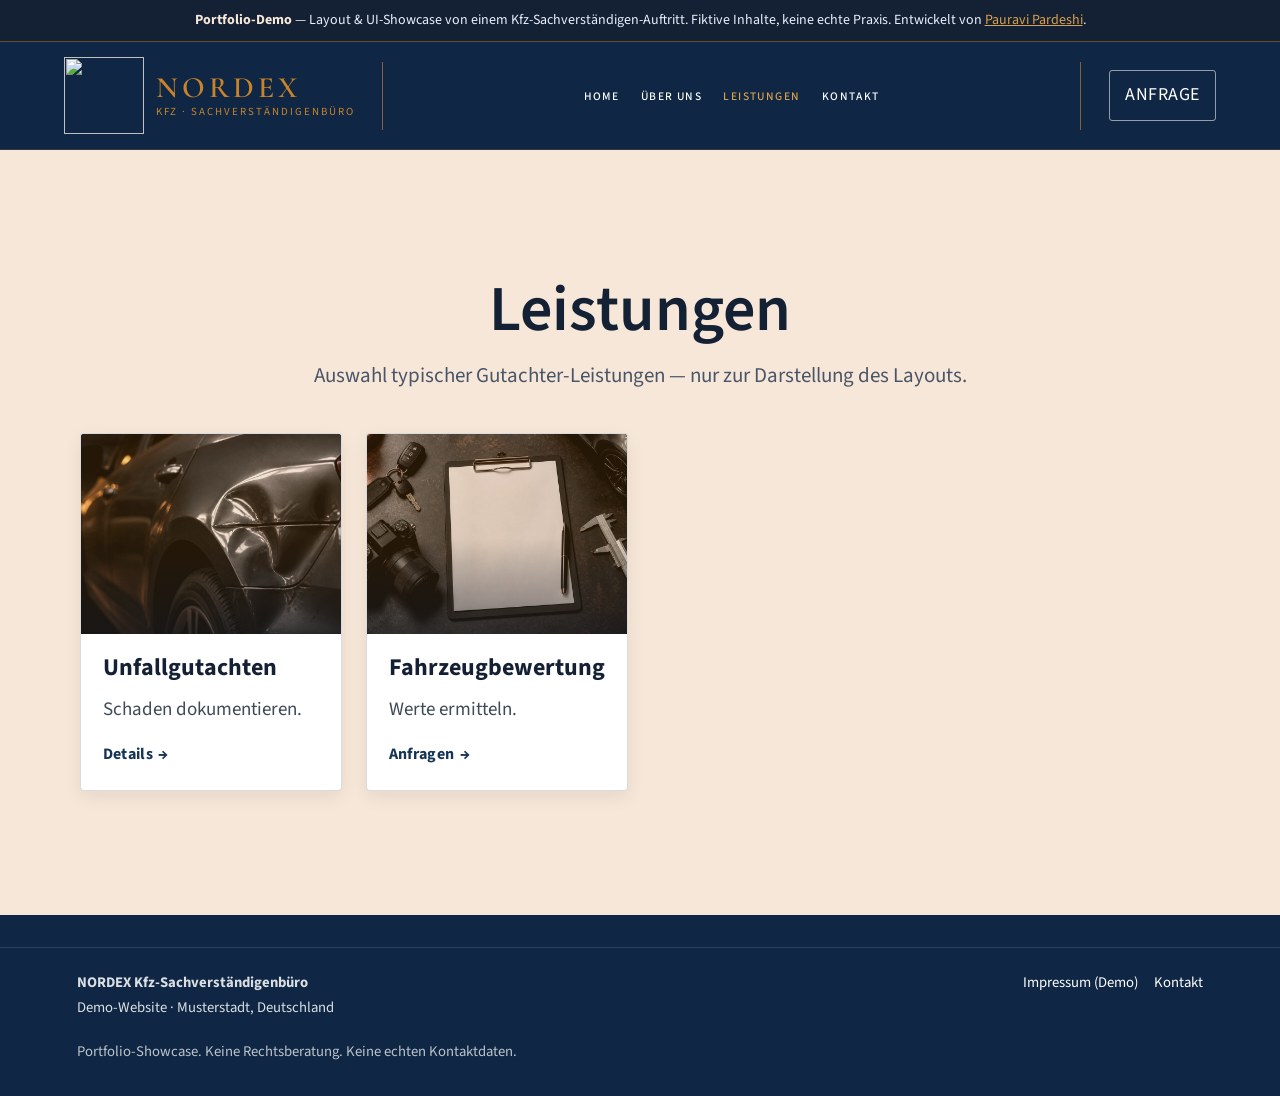
==== leistungen/index.html @ 1d27ba91 "Add portfolio demo for Kfz Sachverständigen website layout. Fictional NORDEX branding, sanitized pag" ====
<!DOCTYPE html>
<html lang="de">
  <head>
    <meta charset="UTF-8" />
    <meta name="viewport" content="width=device-width, initial-scale=1.0, viewport-fit=cover" />
    <title>Leistungen — NORDEX Demo</title>
    <meta name="description" content="Demo: Leistungsübersicht mit Bildkarten." />
    <meta name="robots" content="noindex, nofollow" />
    <link rel="icon" href="../assets/favicon.png" type="image/png" sizes="32x32" />
    <link rel="preconnect" href="https://fonts.googleapis.com" />
    <link rel="preconnect" href="https://fonts.gstatic.com" crossorigin />
    <link href="https://fonts.googleapis.com/css2?family=Cormorant+Garamond:wght@600;700&family=Source+Sans+3:wght@400;500;600;700;800&display=swap" rel="stylesheet" />
    <link rel="stylesheet" href="../css/styles.css?v=1" />
    <link rel="stylesheet" href="../css/demo-banner.css?v=1" />
  </head>
  <body>
    
    <div class="portfolio-demo-banner" role="note">
      <strong>Portfolio-Demo</strong> — Layout &amp; UI-Showcase von einem Kfz-Sachverständigen-Auftritt.
      Fiktive Inhalte, keine echte Praxis. Entwickelt von
      <a href="https://github.com/Pauravi14" rel="noopener noreferrer">Pauravi Pardeshi</a>.
    </div>
    <a class="skip" href="#main">Zum Hauptinhalt springen</a>
    <header class="header">
      <div class="nav">
        <a class="brand" href="../index.html">
          <span class="brand-mark-slot">
            <img class="brand-mark" src="./assets/logo-monogram.png" width="290" height="280" alt="" />
          </span>
          <span class="brand-text">
            <span class="brand-name">NORDEX</span>
            <span class="brand-sub">KFZ · SACHVERSTÄNDIGENBÜRO</span>
          </span>
        </a>
        <div class="nav-divider" aria-hidden="true"></div>
        <button class="menu-toggle" type="button" aria-expanded="false" aria-label="Menü">
          <span class="menu-toggle__icon" aria-hidden="true"></span>
          <span class="menu-toggle__label">Menü</span>
        </button>
        <ul class="menu"><li><a href="../index.html">HOME</a></li><li><a href="../ueber-uns.html">Über uns</a></li><li><a href="../leistungen/index.html" aria-current="page">Leistungen</a></li><li><a href="../kontakt.html">Kontakt</a></li></ul>
        <div class="nav-divider nav-divider-end" aria-hidden="true"></div>
        <div class="header-contact">
          <a class="btn btn-inquiry" href="../kontakt.html">Anfrage</a>
        </div>
      </div>
    </header>
    <main id="main">
      <section class="section content-light home-services">
        <header class="section-header section-header--center">
          <h1>Leistungen</h1>
          <p class="section-intro">Auswahl typischer Gutachter-Leistungen — nur zur Darstellung des Layouts.</p>
        </header>
        <div class="service-grid">
          <article class="service-card">
            <div class="service-card__media"><img src="../assets/service/service-unfall.jpg" alt="" width="1280" height="720" loading="lazy" /></div>
            <div class="service-card__body"><h3>Unfallgutachten</h3><p>Schaden dokumentieren.</p><a class="service-card__link" href="./unfallgutachten.html">Details</a></div>
          </article>
          <article class="service-card">
            <div class="service-card__media"><img src="../assets/service/service-bewertung.jpg" alt="" width="1280" height="720" loading="lazy" /></div>
            <div class="service-card__body"><h3>Fahrzeugbewertung</h3><p>Werte ermitteln.</p><a class="service-card__link" href="../kontakt.html">Anfragen</a></div>
          </article>
        </div>
      </section>
    </main>
    <footer class="footer">
      <div>
        <strong>NORDEX Kfz-Sachverständigenbüro</strong><br />
        Demo-Website · Musterstadt, Deutschland
      </div>
      <nav>
        <a href="../impressum.html">Impressum (Demo)</a>
        <a href="../kontakt.html">Kontakt</a>
      </nav>
      <p class="muted">Portfolio-Showcase. Keine Rechtsberatung. Keine echten Kontaktdaten.</p>
    </footer>
    <script src="../js/main.js?v=1" defer></script>
  </body>
</html>
---- css/styles.css ----
:root {
  /* Harbor night — client palette */
  --harbor: #0F2744;
  --apricot: #F6E7D8;
  --ochre: #C9832A;
  --navy-text: #142033;
  --sidebar-text: #E8F0FA;
  --chip: #E6D2BD;
  --white: #FFFFFF;

  --navy-deep: var(--harbor);
  --bg: var(--harbor);
  --bg-2: var(--harbor);
  --panel: var(--apricot);
  --panel-dark: #0d2240;
  --line: rgba(20, 32, 51, 0.16);
  --navy: var(--harbor);
  --navy-2: #163556;
  --accent: var(--ochre);
  --accent-2: var(--ochre);
  --logo-copper: var(--ochre);
  --copper-on-dark: var(--chip);
  --copper: var(--ochre);
  --copper-action: var(--harbor);
  --copper-light: #d9a04e;
  --ivory: var(--apricot);
  --text-on-dark: var(--sidebar-text);
  --cream: var(--apricot);
  --text: var(--navy-text);
  --mute: #4a5568;
  --ink: var(--navy-text);
  --shadow: 0 12px 28px rgba(15, 20, 28, 0.12);
  --header-main: 6.5rem;
  --header-total: 6.5rem;
  --font: "Source Sans 3", "Source Sans 3 Fallback", "Segoe UI", system-ui, sans-serif;
  --brand-serif: "Cormorant Garamond", "Cormorant Garamond Fallback", "Times New Roman", serif;
  --sans: var(--font);
  --type-body: 1.125rem;
  --type-lead: 1.375rem;
  --type-section-sub: 1.3125rem;
  --type-card-title: 1.5rem;
  --type-card-body: 1.1875rem;
  --type-h1: clamp(2.375rem, 5.2vw, 4rem);
  --type-h2: clamp(1.875rem, 3.8vw, 3rem);
  --type-h3: clamp(1.375rem, 2.6vw, 1.875rem);
  --hero-kicker-size: 0.88rem;
  --hero-title-size: clamp(2.1rem, 3.4vw, 2.65rem);
  --hero-lead-size: 1.2rem;
}

@font-face {
  font-family: "Source Sans 3 Fallback";
  src: local("Segoe UI"), local("Arial");
  size-adjust: 97%;
  ascent-override: 105%;
  descent-override: 30%;
  line-gap-override: 0%;
}

@font-face {
  font-family: "Cormorant Garamond Fallback";
  src: local("Times New Roman");
  size-adjust: 108%;
  ascent-override: 90%;
  descent-override: 22%;
  line-gap-override: 0%;
}

*,
*::before,
*::after {
  box-sizing: border-box;
}

html {
  scroll-behavior: smooth;
  scroll-padding-top: calc(var(--header-main) + 0.5rem);
  scroll-padding-bottom: 6rem;
  overflow-x: clip;
  width: 100%;
}

body {
  margin: 0;
  font-family: var(--font);
  font-size: var(--type-body);
  color: var(--text-on-dark);
  background: var(--bg);
  line-height: 1.7;
  min-height: 100vh;
  overflow-x: clip;
  width: 100%;
}

h1,
h2,
h3,
h4,
h5,
h6 {
  font-family: var(--font);
}

.content-light {
  background: var(--cream);
  color: var(--text);
}

.content-light a:not(.btn):not(.service-card__link):not(.leistungen-card__link):not(.counselor-card__link):not(.guide-kontakt__route-btn) {
  color: var(--navy-2);
  text-decoration: underline;
  text-underline-offset: 2px;
}

.content-light .muted {
  color: var(--mute);
}

.content-light .card,
.content-light .panel {
  background: #fff;
  border-color: var(--line);
}

.content-light h1,
.content-light h2,
.content-light h3 {
  color: var(--ink);
}

.content-light .kicker {
  color: var(--ochre);
}

img {
  max-width: 100%;
  display: block;
}

a {
  color: var(--accent-2);
  text-decoration: none;
}

a:hover {
  color: #C9832A;
}

.skip {
  position: absolute;
  left: -999px;
}

.skip:focus {
  left: 12px;
  top: 12px;
  background: var(--cream);
  color: var(--ink);
  padding: 0.5rem 0.8rem;
  z-index: 80;
}

.visually-hidden {
  position: absolute;
  width: 1px;
  height: 1px;
  padding: 0;
  margin: -1px;
  overflow: hidden;
  clip: rect(0, 0, 0, 0);
  white-space: nowrap;
  border: 0;
}

.topbar {
  display: flex;
  justify-content: space-between;
  gap: 1rem;
  padding: 0.45rem 6vw;
  background: #142033;
  color: rgba(255, 255, 255, 0.88);
  font-size: 0.86rem;
  letter-spacing: 0.02em;
}

.topbar a {
  color: #fff;
}

.header {
  position: sticky;
  top: 0;
  z-index: 40;
  background: var(--bg-2);
  border-bottom: 1px solid rgba(201, 131, 42, 0.22);
  width: 100%;
  max-width: 100%;
}

.nav {
  display: flex;
  align-items: center;
  justify-content: flex-start;
  gap: 0;
  padding: 0.9rem 5vw;
  min-height: var(--header-main);
  width: 100%;
  max-width: 100%;
  box-sizing: border-box;
}

.brand {
  display: flex;
  align-items: center;
  gap: 0.7rem;
  color: var(--copper);
  flex-shrink: 0;
  text-decoration: none;
  min-width: 0;
}

.brand:hover {
  color: var(--copper);
}

.brand-mark-slot {
  flex: 0 0 auto;
  height: 4.85rem;
  width: calc(4.85rem * 290 / 280);
  max-width: 5.25rem;
  display: flex;
  align-items: center;
  justify-content: center;
}

.brand img,
.brand-mark {
  width: 100%;
  height: 100%;
  max-width: 100%;
  object-fit: contain;
  background: transparent;
  flex-shrink: 0;
  display: block;
}

.brand-text {
  display: flex;
  flex-direction: column;
  gap: 0.2rem;
}

.brand-name {
  font-family: var(--brand-serif);
  font-size: 1.85rem;
  letter-spacing: 0.14em;
  margin: 0;
  line-height: 1;
  color: var(--logo-copper);
  font-weight: 600;
}

.brand-sub {
  display: block;
  font-family: var(--font);
  font-size: 0.68rem;
  letter-spacing: 0.18em;
  color: var(--logo-copper);
  text-transform: uppercase;
  line-height: 1.2;
}

.nav-divider {
  width: 1px;
  height: 4.25rem;
  background: var(--copper);
  opacity: 0.65;
  margin: 0 1.75rem;
  flex-shrink: 0;
}

.menu {
  display: flex;
  align-items: center;
  justify-content: center;
  gap: 2.25rem;
  list-style: none;
  margin: 0;
  padding: 0;
  flex: 1 1 auto;
  min-width: 0;
}

.nav-divider-end,
.header-contact {
  flex-shrink: 0;
}

.menu a {
  color: #fff;
  font-size: 0.78rem;
  letter-spacing: 0.16em;
  text-transform: uppercase;
  font-weight: 500;
  text-decoration: none;
  white-space: nowrap;
}

.menu a[aria-current="page"] {
  color: var(--copper-light);
}

.menu a:hover {
  color: var(--copper-light);
  text-decoration: none;
}

.menu-item {
  position: relative;
  list-style: none;
}

.menu-item--services {
  position: relative;
}

.menu-accordion {
  position: relative;
}

.menu-accordion__summary {
  list-style: none;
  display: inline-flex;
  align-items: center;
  gap: 0.35rem;
  cursor: pointer;
  color: #fff;
  font-size: 0.78rem;
  letter-spacing: 0.16em;
  text-transform: uppercase;
  font-weight: 500;
  -webkit-tap-highlight-color: transparent;
}

.menu-accordion__summary::-webkit-details-marker {
  display: none;
}

.menu-accordion__summary::marker {
  content: "";
}

.menu-accordion__label {
  display: inline-block;
}

.menu-caret {
  display: inline-flex;
  align-items: center;
  justify-content: center;
  width: 0.55rem;
  height: 0.65rem;
  flex-shrink: 0;
  color: var(--copper-light);
  transition: transform 0.2s ease;
}

.menu-caret svg {
  display: block;
  width: 100%;
  height: 100%;
}

.menu-dropdown {
  position: absolute;
  top: calc(100% + 0.65rem);
  left: 50%;
  transform: translateX(-50%) translateY(0.25rem);
  min-width: 16.5rem;
  margin: 0;
  padding: 0.45rem 0;
  list-style: none;
  background: var(--bg-2);
  border: 1px solid rgba(201, 131, 42, 0.35);
  border-radius: 3px;
  box-shadow: 0 14px 32px rgba(0, 0, 0, 0.38);
  z-index: 50;
  opacity: 0;
  visibility: hidden;
  pointer-events: none;
  transition: opacity 0.18s ease, transform 0.18s ease, visibility 0.18s ease;
}

.menu-dropdown a {
  display: block;
  padding: 0.55rem 1.15rem;
  color: var(--text-on-dark);
  font-size: 0.82rem;
  letter-spacing: 0.03em;
  text-transform: none;
  font-weight: 400;
  white-space: normal;
  line-height: 1.35;
}

.menu-dropdown a:hover {
  color: var(--copper);
  background: rgba(201, 131, 42, 0.1);
}

.menu-dropdown li:first-child a {
  font-weight: 600;
  color: #fff;
  letter-spacing: 0.08em;
  text-transform: uppercase;
  font-size: 0.72rem;
  border-bottom: 1px solid rgba(201, 131, 42, 0.22);
  margin-bottom: 0.2rem;
  padding-bottom: 0.7rem;
}

.menu-dropdown li:first-child a:hover {
  color: var(--copper);
}

@media (min-width: 761px) {
  .menu-caret {
    width: 0.72rem;
    height: 0.72rem;
  }

  .menu-item--services.is-services-open .menu-caret {
    transform: rotate(180deg);
  }

  .menu-item--services.is-services-open .menu-accordion__summary {
    color: var(--copper);
  }

  .menu-item--services.is-services-open .menu-dropdown {
    opacity: 1;
    visibility: visible;
    pointer-events: auto;
    transform: translateX(-50%) translateY(0);
  }

  .menu-dropdown {
    top: calc(100% + 0.35rem);
  }
}

.header-contact {
  display: flex;
  align-items: center;
  gap: 1.35rem;
  flex-shrink: 0;
}

.header-phone {
  display: flex;
  align-items: center;
  gap: 0.55rem;
  color: var(--copper);
  font-size: 0.88rem;
  letter-spacing: 0.05em;
  text-decoration: none;
  white-space: nowrap;
}

.header-phone:hover {
  color: #C9832A;
}

.header-phone svg {
  flex-shrink: 0;
}

.btn-inquiry {
  display: inline-flex;
  align-items: center;
  justify-content: center;
  padding: 0.55rem 1.35rem;
  border: 1px solid var(--copper);
  color: var(--copper);
  background: transparent;
  font-size: 0.72rem;
  font-weight: 600;
  letter-spacing: 0.16em;
  text-transform: uppercase;
  text-decoration: none;
  border-radius: 2px;
  white-space: nowrap;
}

.btn-inquiry:hover {
  background: rgba(201, 131, 42, 0.14);
  color: var(--copper);
}

.menu-toggle {
  display: none;
  background: transparent;
  color: var(--copper);
  border: 1px solid rgba(201, 131, 42, 0.55);
  padding: 0.4rem 0.65rem;
  margin-left: auto;
  font-size: 0.75rem;
  letter-spacing: 0.08em;
  text-transform: uppercase;
  align-items: center;
  justify-content: center;
  gap: 0.45rem;
  line-height: 1;
  font-family: inherit;
  cursor: pointer;
  border-radius: 3px;
}

.menu-toggle__icon {
  display: none;
  width: 1.1rem;
  height: 2px;
  background: currentColor;
  border-radius: 1px;
  box-shadow:
    0 -5px 0 currentColor,
    0 5px 0 currentColor;
}

.menu-toggle__label {
  display: inline;
}

.nav a.brand {
  color: var(--copper);
}

.btn {
  display: inline-flex;
  align-items: center;
  justify-content: center;
  gap: 0.4rem;
  border: 1px solid rgba(255, 255, 255, 0.55);
  color: #fff;
  background: transparent;
  padding: 0.55rem 0.95rem;
  border-radius: 3px;
  font: inherit;
  cursor: pointer;
  letter-spacing: 0.03em;
}

.btn:hover {
  background: rgba(255, 255, 255, 0.12);
  color: #fff;
}

.btn-solid {
  background: var(--navy);
  color: #fff;
  border-color: var(--navy);
  font-weight: 600;
}

.btn-solid:hover {
  color: #fff;
  filter: brightness(1.08);
}

/* CTA hierarchy */
.btn-primary {
  background: var(--copper-action);
  border: 2px solid var(--copper-action);
  color: #fff;
  font-weight: 700;
  font-size: 1rem;
  padding: 0.75rem 1.5rem;
  letter-spacing: 0.04em;
}

.btn-primary:hover {
  background: var(--copper-action);
  border-color: var(--copper-action);
  color: #fff;
  filter: brightness(1.08);
}

.btn-secondary {
  background: transparent;
  border: 2px solid #25d366;
  color: #fff;
  font-weight: 600;
  padding: 0.7rem 1.35rem;
}

.btn-secondary:hover {
  background: rgba(37, 211, 102, 0.15);
  color: #fff;
}

.btn-wa::before {
  content: "";
  flex-shrink: 0;
  align-self: center;
  width: 1.3em;
  height: 1.3em;
  background-color: currentColor;
  background-image: url("data:image/svg+xml,%3Csvg xmlns='http://www.w3.org/2000/svg' viewBox='0 0 24 24'%3E%3Cpath fill='%23ffffff' d='M17.472 14.382c-.297-.149-1.758-.867-2.03-.967-.273-.099-.471-.148-.67.15-.197.297-.767.966-.94 1.164-.173.199-.347.223-.644.075-.297-.15-1.255-.463-2.39-1.475-.883-.788-1.48-1.761-1.653-2.059-.173-.297-.018-.458.13-.606.134-.133.298-.347.446-.52.149-.174.198-.298.298-.497.099-.198.05-.371-.025-.52-.075-.149-.669-1.612-.916-2.207-.242-.579-.487-.5-.669-.51-.173-.008-.371-.01-.57-.01-.198 0-.52.074-.792.372-.272.297-1.04 1.016-1.04 2.479 0 1.462 1.065 2.875 1.213 3.074.149.198 2.096 3.2 5.077 4.487.709.306 1.262.489 1.694.625.712.227 1.36.195 1.871.118.571-.085 1.758-.719 2.006-1.413.248-.694.248-1.289.173-1.413-.074-.124-.272-.198-.57-.347m-5.421 7.403h-.004a9.87 9.87 0 01-5.031-1.378l-.361-.214-3.741.982.998-3.648-.235-.374a9.86 9.86 0 01-1.51-5.26c.001-5.45 4.436-9.884 9.888-9.884 2.64 0 5.122 1.03 6.988 2.898a9.825 9.825 0 012.893 6.994c-.003 5.45-4.435 9.884-9.885 9.884m8.413-18.297A11.815 11.815 0 0012.05 0C5.495 0 .16 5.335.157 11.892c0 2.096.547 4.142 1.588 5.945L.057 24l6.305-1.654a11.882 11.882 0 005.683 1.448h.005c6.554 0 11.89-5.335 11.893-11.893a11.821 11.821 0 00-3.48-8.413z'/%3E%3C/svg%3E");
  background-position: center;
  background-repeat: no-repeat;
  background-size: contain;
  mask: url("data:image/svg+xml,%3Csvg xmlns='http://www.w3.org/2000/svg' viewBox='0 0 24 24'%3E%3Cpath fill='black' d='M17.472 14.382c-.297-.149-1.758-.867-2.03-.967-.273-.099-.471-.148-.67.15-.197.297-.767.966-.94 1.164-.173.199-.347.223-.644.075-.297-.15-1.255-.463-2.39-1.475-.883-.788-1.48-1.761-1.653-2.059-.173-.297-.018-.458.13-.606.134-.133.298-.347.446-.52.149-.174.198-.298.298-.497.099-.198.05-.371-.025-.52-.075-.149-.669-1.612-.916-2.207-.242-.579-.487-.5-.669-.51-.173-.008-.371-.01-.57-.01-.198 0-.52.074-.792.372-.272.297-1.04 1.016-1.04 2.479 0 1.462 1.065 2.875 1.213 3.074.149.198 2.096 3.2 5.077 4.487.709.306 1.262.489 1.694.625.712.227 1.36.195 1.871.118.571-.085 1.758-.719 2.006-1.413.248-.694.248-1.289.173-1.413-.074-.124-.272-.198-.57-.347m-5.421 7.403h-.004a9.87 9.87 0 01-5.031-1.378l-.361-.214-3.741.982.998-3.648-.235-.374a9.86 9.86 0 01-1.51-5.26c.001-5.45 4.436-9.884 9.888-9.884 2.64 0 5.122 1.03 6.988 2.898a9.825 9.825 0 012.893 6.994c-.003 5.45-4.435 9.884-9.885 9.884m8.413-18.297A11.815 11.815 0 0012.05 0C5.495 0 .16 5.335.157 11.892c0 2.096.547 4.142 1.588 5.945L.057 24l6.305-1.654a11.882 11.882 0 005.683 1.448h.005c6.554 0 11.89-5.335 11.893-11.893a11.821 11.821 0 00-3.48-8.413z'/%3E%3C/svg%3E") center / contain no-repeat;
  -webkit-mask: url("data:image/svg+xml,%3Csvg xmlns='http://www.w3.org/2000/svg' viewBox='0 0 24 24'%3E%3Cpath fill='black' d='M17.472 14.382c-.297-.149-1.758-.867-2.03-.967-.273-.099-.471-.148-.67.15-.197.297-.767.966-.94 1.164-.173.199-.347.223-.644.075-.297-.15-1.255-.463-2.39-1.475-.883-.788-1.48-1.761-1.653-2.059-.173-.297-.018-.458.13-.606.134-.133.298-.347.446-.52.149-.174.198-.298.298-.497.099-.198.05-.371-.025-.52-.075-.149-.669-1.612-.916-2.207-.242-.579-.487-.5-.669-.51-.173-.008-.371-.01-.57-.01-.198 0-.52.074-.792.372-.272.297-1.04 1.016-1.04 2.479 0 1.462 1.065 2.875 1.213 3.074.149.198 2.096 3.2 5.077 4.487.709.306 1.262.489 1.694.625.712.227 1.36.195 1.871.118.571-.085 1.758-.719 2.006-1.413.248-.694.248-1.289.173-1.413-.074-.124-.272-.198-.57-.347m-5.421 7.403h-.004a9.87 9.87 0 01-5.031-1.378l-.361-.214-3.741.982.998-3.648-.235-.374a9.86 9.86 0 01-1.51-5.26c.001-5.45 4.436-9.884 9.888-9.884 2.64 0 5.122 1.03 6.988 2.898a9.825 9.825 0 012.893 6.994c-.003 5.45-4.435 9.884-9.885 9.884m8.413-18.297A11.815 11.815 0 0012.05 0C5.495 0 .16 5.335.157 11.892c0 2.096.547 4.142 1.588 5.945L.057 24l6.305-1.654a11.882 11.882 0 005.683 1.448h.005c6.554 0 11.89-5.335 11.893-11.893a11.821 11.821 0 00-3.48-8.413z'/%3E%3C/svg%3E") center / contain no-repeat;
}

.btn-tertiary {
  background: transparent;
  border: none;
  color: var(--text-on-dark);
  font-weight: 500;
  padding: 0.65rem 0.5rem;
  text-decoration: underline;
  text-underline-offset: 3px;
}

.btn-tertiary:hover {
  background: transparent;
  color: var(--copper);
}

.btn-outline-copper {
  background: transparent;
  border: 1px solid var(--copper);
  color: var(--copper);
  font-weight: 600;
  padding: 0.6rem 1.25rem;
}

.btn-outline-copper:hover {
  background: rgba(201, 131, 42, 0.14);
  color: var(--copper);
}

.btn-outline-light {
  background: rgba(255, 255, 255, 0.06);
  border: 2px solid rgba(255, 255, 255, 0.88);
  color: #fff;
  font-weight: 600;
  padding: 0.7rem 1.35rem;
}

.btn-outline-light:hover {
  background: rgba(255, 255, 255, 0.14);
  color: #fff;
  border-color: #fff;
}

.menu-toggle {
  display: none;
}

.hero,
.page-hero,
.section {
  padding: 2.4rem 6vw;
}

.hero {
  display: grid;
  grid-template-columns: 1.1fr 0.9fr;
  gap: 2rem;
  align-items: center;
  min-height: calc(100vh - var(--header-total));
}

.hero--home {
  padding-top: 3rem;
  padding-bottom: 3.5rem;
  gap: 2.5rem;
}

.hero--slideshow {
  display: block;
  position: relative;
  padding: 0;
  min-height: min(96vh, 960px);
  overflow: hidden;
  width: 100%;
  max-width: 100%;
}

.hero--home.hero--slideshow {
  padding: 0;
  gap: 0;
}

.hero--split {
  display: block;
  padding: 0;
  min-height: calc(100vh - var(--header-total));
  background: var(--navy-deep);
}

.hero--home.hero--split {
  padding: 0;
  gap: 0;
  display: block;
  grid-template-columns: none;
}

.hero__inner.hero__inner--split,
.hero--split .hero__inner {
  display: grid;
  grid-template-columns: minmax(300px, 42%) 1fr;
  min-height: inherit;
  padding: 0;
  align-items: stretch;
  gap: 0;
}

.hero--split .hero__content {
  max-width: none;
  padding: 3.25rem 5.5vw 3.5rem 6vw;
  background: var(--navy-deep);
  border: none;
  backdrop-filter: none;
  display: flex;
  flex-direction: column;
  justify-content: center;
}

.hero__visual {
  position: relative;
  min-width: 0;
  min-height: min(88vh, 860px);
  overflow: hidden;
  border-left: 3px solid var(--copper);
  box-shadow: -12px 0 40px rgba(0, 0, 0, 0.25);
  background: #0F2744;
}

.hero__visual .hero__slides {
  position: absolute;
  inset: 0;
  z-index: 0;
  min-height: 100%;
}

.hero__visual-accent {
  position: absolute;
  inset: 0;
  z-index: 2;
  pointer-events: none;
  background: linear-gradient(90deg, rgba(10, 22, 40, 0.42) 0%, transparent 22%);
}

.hero__slides {
  position: absolute;
  inset: 0;
  z-index: 0;
  width: 100%;
  height: 100%;
}

.hero__slide {
  position: absolute;
  inset: 0;
  width: 100%;
  height: 100%;
  min-width: 100%;
  min-height: 100%;
  object-fit: cover;
  object-position: center 32%;
  opacity: 0;
  z-index: 0;
  transition: opacity 3s ease-in-out, transform 8s ease-out;
  will-change: opacity, transform;
  transform: scale(1);
}

.hero__slide.is-active {
  opacity: 1;
  z-index: 1;
  transform: scale(1.05);
}

.hero__overlay {
  position: absolute;
  inset: 0;
  z-index: 1;
  background: linear-gradient(
    90deg,
    rgba(10, 22, 40, 0.9) 0%,
    rgba(10, 22, 40, 0.62) 26%,
    rgba(10, 22, 40, 0.24) 50%,
    rgba(10, 22, 40, 0.08) 72%,
    rgba(10, 22, 40, 0.02) 100%
  );
  pointer-events: none;
}

.hero--slideshow .hero__inner {
  display: flex;
  align-items: center;
  min-height: inherit;
  padding: 3.5rem 6vw 4rem;
}

.hero__inner {
  position: relative;
  z-index: 2;
  min-height: inherit;
  display: flex;
  align-items: center;
  padding: 3.5rem 6vw 4rem;
}

.hero--slideshow .hero__content {
  max-width: 33rem;
  padding: 0;
  background: none;
  border: none;
  backdrop-filter: none;
}

.hero--home h1 {
  display: flex;
  flex-direction: column;
  gap: 0.65rem;
  max-width: 18ch;
  margin-bottom: 1rem;
  line-height: 1.1;
}

.hero__title-main {
  display: block;
  font-size: var(--type-h1);
  font-weight: 800;
}

.hero__title-region {
  display: block;
  font-family: var(--sans);
  font-size: clamp(0.98rem, 1.55vw, 1.12rem);
  font-weight: 600;
  line-height: 1.5;
  letter-spacing: 0.03em;
  color: #C9832A;
  max-width: 28ch;
}

.hero__scroll-cue {
  position: absolute;
  left: 50%;
  bottom: 1.5rem;
  z-index: 3;
  display: flex;
  flex-direction: column;
  align-items: center;
  gap: 0.45rem;
  color: rgba(244, 239, 231, 0.72);
  text-decoration: none;
  transform: translateX(-50%);
  transition: opacity 0.35s ease, transform 0.35s ease;
}

.hero__scroll-cue-text {
  font-family: var(--sans);
  font-size: 0.72rem;
  font-weight: 600;
  letter-spacing: 0.18em;
  text-transform: uppercase;
}

.hero__scroll-cue-line {
  position: relative;
  display: block;
  width: 1px;
  height: 2.2rem;
  background: rgba(201, 131, 42, 0.45);
  overflow: hidden;
}

.hero__scroll-cue-line::after {
  content: "";
  position: absolute;
  top: -100%;
  left: 0;
  width: 100%;
  height: 100%;
  background: rgba(255, 220, 175, 0.95);
  animation: hero-scroll-cue 2s ease-in-out infinite;
}

.hero__scroll-cue.is-hidden {
  opacity: 0;
  transform: translate(-50%, 8px);
  pointer-events: none;
}

@keyframes hero-scroll-cue {
  0% {
    top: -100%;
  }

  100% {
    top: 100%;
  }
}

@media (prefers-reduced-motion: reduce) {
  .hero__scroll-cue-line::after {
    animation: none;
    top: 50%;
  }
}

.hero__lead {
  font-size: var(--type-lead);
  margin-bottom: 0;
  color: rgba(235, 240, 246, 0.98);
  line-height: 1.6;
}

.hero-trust {
  display: grid;
  grid-template-columns: repeat(3, 1fr);
  gap: 1rem;
  margin: 1.65rem 0 0;
  padding: 0;
  list-style: none;
}

.hero-trust li {
  border-left: 3px solid var(--copper);
  padding-left: 0.9rem;
}

.hero-trust strong {
  display: block;
  color: #fff;
  font-size: 1.125rem;
  font-weight: 700;
  letter-spacing: 0.02em;
  margin-bottom: 0.4rem;
}

.hero-trust span {
  display: block;
  color: rgba(225, 233, 242, 0.98);
  font-size: var(--type-body);
  line-height: 1.6;
}

.hero-actions--tiered {
  margin-top: 1.85rem;
  display: flex;
  flex-direction: column;
  align-items: stretch;
  gap: 0.5rem;
  width: 100%;
  max-width: 17.5rem;
}

.hero-cta-primary {
  font-size: 1.14rem;
  padding: 1.15rem 2.1rem;
  min-width: 0;
  width: 100%;
  justify-content: center;
  letter-spacing: 0.09em;
  text-transform: uppercase;
  box-shadow: 0 14px 42px rgba(15, 39, 68, 0.42);
  border-width: 2px;
}

.hero-cta-secondary {
  width: 100%;
  justify-content: center;
  font-size: 1rem;
  padding: 0.82rem 1.2rem;
  border-width: 1.5px;
  font-weight: 600;
  background: rgba(37, 211, 102, 0.08);
  margin-top: 0.35rem;
  gap: 0.55rem;
  white-space: nowrap;
}

.hero-cta-secondary.btn-wa::before {
  width: 1.45em;
  height: 1.45em;
}

.hero-cta-secondary:hover {
  background: rgba(37, 211, 102, 0.18);
}

.hero-cta-tertiary {
  justify-content: center;
  font-size: 1rem;
  padding: 0.72rem 1.2rem;
  border-width: 2px;
  font-weight: 600;
  margin-top: 0;
  text-decoration: none;
}

.hero-cta-tertiary:hover {
  color: #fff;
}

.hero--centered {
  min-height: calc(100vh - var(--header-total));
}

.hero--centered.hero--slideshow {
  min-height: calc(100vh - var(--header-total));
}

.hero--centered .hero__overlay {
  background:
    radial-gradient(
      ellipse 82% 88% at 50% 40%,
      rgba(10, 22, 40, 0.58) 0%,
      rgba(10, 22, 40, 0.42) 48%,
      rgba(10, 22, 40, 0.16) 100%
    ),
    linear-gradient(
      90deg,
      rgba(10, 22, 40, 0.28) 0%,
      rgba(10, 22, 40, 0.5) 50%,
      rgba(10, 22, 40, 0.28) 100%
    );
}

.hero--centered .hero__slide {
  object-position: center 32%;
}

@media (max-width: 1024px) {
  .hero--centered .hero__slide {
    object-position: center 30%;
  }

  .hero__slide.is-active {
    transform: scale(1);
  }
}

.hero--centered .hero__inner--centered {
  justify-content: flex-start;
  align-items: center;
  min-height: calc(100vh - var(--header-total));
  padding: 1.15rem 6vw 2rem;
}

.hero--centered .hero__eyebrow {
  margin: 0 0 0.7rem;
  font-family: var(--sans);
  font-size: 0.88rem;
  font-weight: 700;
  letter-spacing: 0.16em;
  text-transform: uppercase;
  color: rgba(255, 255, 255, 0.92);
}

.hero--centered.hero--home h1.hero__title {
  display: block;
  flex-direction: unset;
  gap: unset;
  max-width: none;
  margin: 0 0 0.9rem;
  font-family: var(--font);
  font-size: var(--hero-title-size);
  font-weight: 800;
  line-height: 1.08;
  letter-spacing: -0.015em;
  color: var(--ivory);
  text-wrap: normal;
}

@media (min-width: 900px) {
  .hero--centered .hero__title {
    white-space: nowrap;
  }
}

.hero--centered .hero__content--centered {
  width: 100%;
  max-width: 72rem;
  margin: 0 auto;
  padding: 0;
  text-align: center;
  display: flex;
  flex-direction: column;
  align-items: center;
  background: none;
  border: none;
}

.hero--centered .hero__region {
  max-width: 36rem;
  margin: 0 0 0.55rem;
  font-family: var(--sans);
  font-size: clamp(0.9rem, 1.4vw, 1.05rem);
  font-weight: 600;
  line-height: 1.55;
  letter-spacing: 0.03em;
  color: #C9832A;
}

.hero--centered .hero__services {
  max-width: 40rem;
  margin: 0 0 0.9rem;
  font-size: var(--type-body);
  line-height: 1.6;
  color: rgba(225, 233, 242, 0.92);
}

.hero--centered .hero__description {
  max-width: min(52rem, 100%);
  margin: 0;
  font-size: var(--hero-lead-size);
  line-height: 1.65;
  color: rgba(235, 240, 246, 0.98);
  text-wrap: balance;
}

.hero-trust--centered {
  display: grid;
  grid-template-columns: repeat(3, minmax(0, 1fr));
  gap: 0;
  width: 100%;
  max-width: 72rem;
  margin: 1.85rem 0 0;
  padding: 0;
  list-style: none;
}

.hero-trust--centered .hero-trust__item {
  display: flex;
  flex-direction: row;
  align-items: flex-start;
  gap: 0.85rem;
  padding: 0 1.35rem;
  border-left: 1px solid rgba(201, 131, 42, 0.42);
  text-align: left;
}

.hero-trust--centered .hero-trust__item:first-child {
  border-left: none;
}

.hero-trust--centered .hero-trust__icon {
  display: flex;
  flex: 0 0 auto;
  align-items: center;
  justify-content: center;
  width: 2.35rem;
  height: 2.35rem;
  margin-top: 0.1rem;
  color: rgba(201, 131, 42, 0.95);
}

.hero-trust--centered .hero-trust__icon svg {
  width: 1.85rem;
  height: 1.85rem;
}

.hero-trust--centered .hero-trust__copy {
  min-width: 0;
}

.hero-trust--centered strong {
  display: block;
  margin-bottom: 0.35rem;
  font-size: 1.125rem;
  font-weight: 700;
  letter-spacing: 0.04em;
  text-transform: uppercase;
  color: #fff;
}

.hero-trust--centered .hero-trust__copy span {
  display: block;
  font-size: var(--type-body);
  line-height: 1.55;
  color: rgba(225, 233, 242, 0.98);
}

.hero-actions--centered {
  display: flex;
  flex-direction: column;
  align-items: center;
  width: 100%;
  max-width: 44rem;
  margin-top: 1.65rem;
  gap: 0.45rem;
}

.hero-actions--centered .hero-actions__row {
  display: flex;
  flex-wrap: wrap;
  align-items: stretch;
  justify-content: center;
  gap: 0.75rem;
  width: 100%;
}

.hero-actions--centered .hero-cta-primary,
.hero-actions--centered .hero-cta-secondary,
.hero-actions--centered .hero-cta-tertiary {
  flex: 1 1 14rem;
  width: auto;
  min-width: 0;
  max-width: none;
  margin-top: 0;
}

.hero-actions--centered .hero-cta-primary {
  padding-top: 0.95rem;
  padding-bottom: 0.95rem;
}

.hero-actions--centered .hero-cta-secondary {
  padding-top: 0.72rem;
  padding-bottom: 0.72rem;
}

.hero-actions--centered .hero-cta-tertiary {
  padding-top: 0.72rem;
  padding-bottom: 0.72rem;
}

@keyframes hero-centered-reveal {
  from {
    opacity: 0;
    transform: translateY(14px);
  }

  to {
    opacity: 1;
    transform: translateY(0);
  }
}

@media (prefers-reduced-motion: no-preference) {
  .hero--centered .hero__eyebrow,
  .hero--centered .hero__title,
  .hero--centered .hero__region,
  .hero--centered .hero__services,
  .hero--centered .hero__description,
  .hero-trust--centered,
  .hero-actions--centered {
    opacity: 0;
    animation: hero-centered-reveal 0.75s ease forwards;
  }

  .hero--centered .hero__eyebrow {
    animation-delay: 0.05s;
  }

  .hero--centered .hero__title {
    animation-delay: 0.12s;
  }

  .hero--centered .hero__region,
  .hero--centered .hero__services,
  .hero--centered .hero__description {
    animation-delay: 0.2s;
  }

  .hero-trust--centered {
    animation-delay: 0.28s;
  }

  .hero-actions--centered {
    animation-delay: 0.36s;
  }
}

.home-section {
  padding-top: 6.5rem;
  padding-bottom: 6.5rem;
}

.home-expert {
  padding-top: 7.25rem;
  padding-bottom: 7.75rem;
}

.home-services {
  padding-top: 7.75rem;
  padding-bottom: 7.75rem;
}

.home-services .section-header {
  max-width: 48rem;
}

.home-services .service-grid {
  max-width: 1120px;
  margin-left: auto;
  margin-right: auto;
}

.home-process {
  padding-top: 7.75rem;
  padding-bottom: 7.75rem;
}

.home-trust {
  padding-top: 7.75rem;
  padding-bottom: 6.5rem;
}

.home-trust .section-header {
  max-width: none;
  margin-bottom: 3rem;
}

.home-trust h2.home-trust__title {
  font-family: var(--font);
  font-size: clamp(2.25rem, 5vw, 3.75rem);
  font-weight: 800;
  line-height: 1.08;
  letter-spacing: -0.02em;
  margin: 0 0 0.85rem;
  color: var(--navy);
  text-wrap: balance;
}

.home-trust__title::after {
  content: "";
  display: block;
  width: clamp(3.5rem, 12vw, 5rem);
  height: 4px;
  margin: 1rem auto 0;
  background: linear-gradient(90deg, var(--copper), rgba(201, 131, 42, 0.35));
  border-radius: 2px;
}

.home-trust .section-intro {
  margin-top: 0;
  font-size: var(--type-section-sub);
  font-weight: 500;
  color: var(--mute);
}

.section-header {
  margin-bottom: 2.5rem;
  max-width: 40rem;
}

.section-header--center {
  text-align: center;
  margin-left: auto;
  margin-right: auto;
}

.section-header--center .section-intro {
  margin-left: auto;
  margin-right: auto;
}

.home-section h2 {
  font-size: var(--type-h2);
  font-weight: 700;
  line-height: 1.15;
}

.section-intro {
  margin: 0.75rem 0 0;
  font-size: var(--type-section-sub);
  line-height: 1.6;
  color: var(--mute);
}

.section-footer-link {
  margin: 2.5rem 0 0;
  text-align: center;
}

.section-footer-link a {
  font-weight: 600;
  color: var(--navy-2);
  text-decoration: none;
  letter-spacing: 0.03em;
}

.section-footer-link a:hover {
  color: var(--copper);
  text-decoration: underline;
}

.expert-spotlight {
  display: grid;
  grid-template-columns: minmax(260px, 340px) 1fr;
  gap: 3rem;
  align-items: start;
  max-width: 1080px;
  margin: 0 auto;
}

.expert-spotlight--premium {
  padding: 2.75rem 3rem;
  background: linear-gradient(145deg, rgba(201, 131, 42, 0.09) 0%, rgba(15, 39, 68, 0.4) 55%);
  border: 1px solid rgba(201, 131, 42, 0.28);
  border-radius: 6px;
  box-shadow: 0 20px 48px rgba(0, 0, 0, 0.22);
}

.expert-spotlight--composed {
  grid-template-columns: minmax(260px, 340px) 1fr;
  align-items: stretch;
  gap: 0;
  padding: 0;
  overflow: hidden;
}

.expert-spotlight--composed .expert-spotlight__media {
  align-self: stretch;
  min-height: 100%;
}

.expert-spotlight--composed .expert-spotlight__media::before {
  display: none;
}

.expert-spotlight--composed .expert-spotlight__photo {
  width: 100%;
  height: auto;
  min-height: 0;
  max-height: none;
  aspect-ratio: auto;
  object-fit: contain;
  object-position: center top;
  border: none;
  border-right: 1px solid rgba(201, 131, 42, 0.35);
  border-radius: 0;
  box-shadow: none;
}

.expert-spotlight--composed .expert-spotlight__content {
  display: flex;
  flex-direction: column;
  justify-content: center;
  padding: 2.75rem 3rem 2.85rem;
}

.expert-spotlight__media {
  position: relative;
}

.expert-spotlight__media::before {
  content: "";
  position: absolute;
  top: 14px;
  left: 14px;
  right: -14px;
  bottom: -14px;
  border: 1px solid rgba(201, 131, 42, 0.45);
  border-radius: 2px;
  z-index: 0;
  pointer-events: none;
}

.expert-spotlight__title {
  margin: 0 0 0.35rem;
  font-family: var(--font);
  font-weight: 700;
  line-height: 1.15;
}

.expert-spotlight__title .kicker {
  display: block;
  margin-bottom: 0.55rem;
  font-size: var(--type-section-sub);
  letter-spacing: 0.14em;
}

.expert-spotlight__name {
  display: block;
  font-size: clamp(1.7rem, 3vw, 2.4rem);
  color: var(--copper-on-dark);
}

.expert-spotlight__photo {
  position: relative;
  z-index: 1;
  width: 100%;
  aspect-ratio: 3 / 4;
  height: auto;
  max-height: 420px;
  object-fit: cover;
  object-position: center top;
  border: 1px solid rgba(201, 131, 42, 0.45);
  box-shadow: 0 16px 40px rgba(0, 0, 0, 0.28);
}

.expert-spotlight__role {
  margin: 0 0 1.25rem;
  color: #fff;
  font-size: 1rem;
  letter-spacing: 0.06em;
  text-transform: uppercase;
}

.expert-credentials {
  margin: 0 0 1.75rem;
  padding: 0;
  list-style: none;
}

.expert-credentials li {
  position: relative;
  padding-left: 1.85rem;
  margin-bottom: 0.75rem;
  color: var(--text-on-dark);
  font-size: var(--type-body);
  line-height: 1.6;
}

.expert-credentials li::before {
  content: "";
  position: absolute;
  left: 0;
  top: 0.15em;
  width: 1.15rem;
  height: 1.15rem;
  border-radius: 50%;
  background: rgba(201, 131, 42, 0.14);
  border: 1px solid rgba(201, 131, 42, 0.45);
}

.expert-credentials li::after {
  content: "";
  position: absolute;
  left: 0.38rem;
  top: 0.48em;
  width: 0.35rem;
  height: 0.62rem;
  border-right: 2px solid var(--copper);
  border-bottom: 2px solid var(--copper);
  transform: rotate(45deg);
}

.service-grid {
  display: grid;
  grid-template-columns: repeat(2, 1fr);
  gap: 1.5rem;
  align-items: stretch;
}

.service-card {
  display: flex;
  flex-direction: column;
  background: #fff;
  border: 1px solid var(--line);
  border-radius: 4px;
  overflow: hidden;
  box-shadow: 0 6px 18px rgba(15, 20, 28, 0.07);
  height: 100%;
  transition:
    transform 0.28s ease,
    box-shadow 0.28s ease;
}

.service-card:hover {
  transform: translateY(-4px);
  box-shadow: 0 14px 32px rgba(15, 20, 28, 0.12);
}

.service-card__media {
  position: relative;
  flex: 0 0 12.5rem;
  height: 12.5rem;
  overflow: hidden;
  background: #0F2744;
}

.service-card__media::after {
  content: "";
  position: absolute;
  inset: 0;
  background:
    linear-gradient(180deg, transparent 52%, rgba(10, 22, 40, 0.45) 100%),
    linear-gradient(0deg, rgba(201, 131, 42, 0.14), rgba(201, 131, 42, 0.14));
  pointer-events: none;
}

.service-card__media img {
  width: 100%;
  height: 100%;
  object-fit: cover;
  object-position: center 38%;
  display: block;
  border: none;
  box-shadow: none;
  filter: saturate(0.9) contrast(1.06);
  transition: transform 0.55s ease;
}

.service-card:hover .service-card__media img {
  transform: scale(1.06);
}

.service-card__body {
  display: flex;
  flex-direction: column;
  flex: 1;
  padding: 1.25rem 1.35rem 1.35rem;
}

.service-card__icon {
  display: flex;
  align-items: center;
  justify-content: center;
  width: 3rem;
  height: 3rem;
  margin: 0 auto 0.75rem;
  color: var(--copper);
  flex-shrink: 0;
}

.service-card__icon svg {
  width: 2.5rem;
  height: 2.5rem;
  display: block;
}

.service-card__body h3 {
  margin-bottom: 0.7rem;
  font-size: var(--type-card-title);
  font-weight: 700;
  line-height: 1.2;
}

.service-card__body p {
  flex: 1;
  margin: 0 0 1rem;
  color: #3f4a57;
  font-size: var(--type-card-body);
  line-height: 1.65;
}

.service-card__link {
  display: inline-flex;
  align-items: center;
  gap: 0.35rem;
  margin-top: auto;
  font-size: 1rem;
  font-weight: 700;
  color: var(--navy-2);
  text-decoration: none;
  letter-spacing: 0.02em;
}

.service-card__link::after {
  content: "→";
  display: inline-block;
  transition: transform 0.25s ease;
}

.service-card:hover .service-card__link,
.service-card__link:hover {
  color: var(--copper);
}

.service-card:hover .service-card__link::after,
.service-card__link:hover::after {
  transform: translateX(4px);
}

.process-flow {
  --process-step: var(--copper);
  --process-copper: var(--copper);
  --process-copper-line: rgba(201, 131, 42, 0.95);
  --process-copper-soft: rgba(201, 131, 42, 0.55);
  --process-copper-faint: rgba(201, 131, 42, 0.28);
  --process-copper-border: rgba(201, 131, 42, 0.35);
  --process-copper-glow: rgba(201, 131, 42, 0.5);
  --process-reveal-duration: 0.48s;
  --process-reveal-ease: cubic-bezier(0.22, 1, 0.36, 1);
  position: relative;
  max-width: 1120px;
  margin: 3rem auto 0;
  padding: 0 0.75rem;
}

.process-flow:not(.is-static):not(.is-sequencing) .process-flow__unit:not(:first-child) .process-flow__marker,
.process-flow:not(.is-static):not(.is-sequencing) .process-flow__unit:not(:first-child) .process-flow__card {
  opacity: 0;
  visibility: hidden;
}

.process-flow:not(.is-static):not(.is-sequencing) .process-flow__connector {
  opacity: 0;
}

.process-flow:not(.is-static):not(.is-sequencing) .process-flow__unit:first-child .process-flow__marker,
.process-flow:not(.is-static):not(.is-sequencing) .process-flow__unit:first-child .process-flow__card {
  opacity: 1;
  visibility: visible;
}

.process-flow__track {
  list-style: none;
  margin: 0;
  padding: 0;
}

.process-flow__unit-head {
  position: relative;
  display: flex;
  flex-direction: column;
  align-items: center;
  justify-content: flex-start;
  width: 100%;
}

.process-flow__connector {
  display: flex;
  margin: 0;
  padding: 0;
  z-index: 1;
}

.process-flow__orbit {
  --connector-head: 0;
  --process-arrow-tail: 18%;
  --process-line-max: 84%;
  --process-arrow-tip: 98%;
  position: relative;
  width: 100%;
  height: 10px;
  color: var(--logo-copper);
}

.process-flow__orbit-progress {
  position: absolute;
  left: 0;
  top: 50%;
  width: calc(var(--connector-head) * var(--process-line-max));
  height: 2px;
  transform: translate3d(0, -50%, 0);
  transform-origin: left center;
  border-radius: 999px;
  background: var(--logo-copper);
  will-change: width;
  z-index: 1;
}

.process-flow__orbit-chevron {
  position: absolute;
  top: 50%;
  left: calc(var(--connector-head) * var(--process-arrow-tip));
  width: var(--process-arrow-tail);
  height: 10px;
  display: flex;
  align-items: center;
  justify-content: flex-end;
  pointer-events: none;
  transform: translate3d(-100%, -50%, 0);
  will-change: left;
  z-index: 2;
}

.process-flow__arrow-head {
  display: block;
  width: 100%;
  height: 100%;
  overflow: visible;
}

.process-flow.is-sequencing .process-flow__connector {
  opacity: 0;
  transition: opacity 0.35s ease;
}

.process-flow.is-sequencing .process-flow__connector:not(.is-connector-live):not(.is-connector-done) {
  opacity: 0;
  visibility: hidden;
  pointer-events: none;
}

.process-flow.is-sequencing .process-flow__connector.is-connector-live,
.process-flow.is-sequencing .process-flow__connector.is-connector-done {
  opacity: 1;
  visibility: visible;
}

.process-flow.is-sequencing .process-flow__unit:not(.is-step-live) .process-flow__marker {
  opacity: 0;
  visibility: hidden;
  transform: scale(0.82);
  transition:
    opacity var(--process-reveal-duration) var(--process-reveal-ease),
    transform var(--process-reveal-duration) var(--process-reveal-ease),
    visibility 0s linear var(--process-reveal-duration);
}

.process-flow.is-sequencing .process-flow__unit.is-step-live .process-flow__marker {
  opacity: 1;
  visibility: visible;
  transform: scale(1);
  transition:
    opacity var(--process-reveal-duration) var(--process-reveal-ease),
    transform var(--process-reveal-duration) var(--process-reveal-ease),
    visibility 0s;
}

.process-flow.is-static .process-flow__unit .process-flow__marker,
.process-flow.is-static .process-flow__unit .process-flow__card {
  opacity: 1;
  visibility: visible;
  transform: none;
}

.process-flow.is-static .process-flow__connector {
  opacity: 1;
}

.process-flow__marker-cell,
.process-flow__step {
  display: none;
}

.process-flow__marker {
  display: flex;
  align-items: center;
  justify-content: center;
  width: 4rem;
  height: 4rem;
  margin: 0;
  border-radius: 50%;
  background: var(--ochre);
  color: #fff;
  font-family: var(--sans);
  font-weight: 700;
  font-size: 0.9rem;
  letter-spacing: 0.06em;
  border: none;
  box-shadow: 0 0 0 7px var(--bg);
  flex-shrink: 0;
  position: relative;
  z-index: 2;
}

.process-flow__card {
  width: 100%;
  flex: 1;
  min-height: 11rem;
  margin-top: 0;
  padding: 2.85rem 0.9rem 1.25rem;
  text-align: center;
  background: rgba(16, 26, 42, 0.9);
  border: 1px solid rgba(255, 255, 255, 0.1);
  border-radius: 6px;
  display: flex;
  flex-direction: column;
  justify-content: flex-start;
  box-sizing: border-box;
}

.process-flow__card h3 {
  margin: 0 0 0.7rem;
  font-size: 1.2rem;
  font-weight: 700;
  color: #fff;
  line-height: 1.25;
  max-width: 100%;
}

.process-flow__card h3::first-letter {
  text-transform: uppercase;
}

html.translated-ltr .process-flow__card h3,
html.translated-rtl .process-flow__card h3,
html.is-browser-translated .process-flow__card h3,
html.translated-ltr .process-flow__card h3 font,
html.translated-rtl .process-flow__card h3 font,
html.is-browser-translated .process-flow__card h3 font {
  text-transform: capitalize;
}

.process-flow__card p {
  margin: 0;
  font-size: var(--type-card-body);
  line-height: 1.5;
  color: rgba(225, 233, 242, 0.98);
  text-wrap: balance;
}

@media (min-width: 1101px) {
  .process-flow__connector--inline {
    display: none;
  }

  .process-flow__track {
    display: grid;
    grid-template-columns:
      minmax(11rem, 1fr)
      minmax(5.5rem, 8rem)
      minmax(11rem, 1fr)
      minmax(5.5rem, 8rem)
      minmax(11rem, 1fr)
      minmax(5.5rem, 8rem)
      minmax(11rem, 1fr);
    grid-template-rows: auto auto;
    align-items: stretch;
    gap: 0;
    row-gap: 1.15rem;
  }

  .process-flow__track > li:nth-child(odd) {
    grid-row: span 2;
  }

  .process-flow__track > li:nth-child(1) {
    grid-column: 1;
  }

  .process-flow__track > li:nth-child(2) {
    grid-column: 2;
    grid-row: 1;
  }

  .process-flow__track > li:nth-child(3) {
    grid-column: 3;
  }

  .process-flow__track > li:nth-child(4) {
    grid-column: 4;
    grid-row: 1;
  }

  .process-flow__track > li:nth-child(5) {
    grid-column: 5;
  }

  .process-flow__track > li:nth-child(6) {
    grid-column: 6;
    grid-row: 1;
  }

  .process-flow__track > li:nth-child(7) {
    grid-column: 7;
  }

  .process-flow__unit {
    display: flex;
    flex-direction: column;
    align-items: center;
    min-width: 0;
    min-height: 100%;
    overflow: visible;
  }

  .process-flow__card {
    padding-top: 3.5rem;
  }

  .process-flow__connector--track {
    list-style: none;
    display: flex;
    align-items: center;
    justify-content: center;
    align-self: center;
    height: 4rem;
    margin: 0;
    padding: 0;
    z-index: 1;
  }

  .process-flow__connector--track .process-flow__orbit {
    width: calc(100% + 4.5rem);
    height: 4rem;
    margin: 0 -2.25rem;
    display: flex;
    align-items: center;
  }

  .process-flow__connector--track .process-flow__orbit-progress {
    top: 50%;
    height: 2px;
  }

  .process-flow.is-sequencing .process-flow__connector.is-connector-done .process-flow__orbit-chevron,
  .process-flow.is-static .process-flow__orbit-chevron {
    left: var(--process-arrow-tip);
    transform: translate3d(-100%, -50%, 0);
  }

  .process-flow.is-sequencing .process-flow__connector.is-connector-done .process-flow__orbit-progress,
  .process-flow.is-static .process-flow__orbit-progress {
    width: var(--process-line-max);
  }
}

.process-flow.is-sequencing .process-flow__unit:not(.is-step-open) .process-flow__card {
  opacity: 0;
  visibility: hidden;
  transform: translateY(10px);
  transition:
    opacity var(--process-reveal-duration) var(--process-reveal-ease),
    transform var(--process-reveal-duration) var(--process-reveal-ease),
    visibility 0s linear var(--process-reveal-duration);
}

.process-flow.is-sequencing .process-flow__unit.is-step-open .process-flow__card {
  opacity: 1;
  visibility: visible;
  transform: translateY(0);
  transition:
    opacity var(--process-reveal-duration) var(--process-reveal-ease),
    transform var(--process-reveal-duration) var(--process-reveal-ease),
    visibility 0s;
}

@media (max-width: 1100px) {
  .process-flow__connector--track {
    display: none;
  }

  .process-flow {
    margin-top: 2rem;
    padding: 0;
  }

  .process-flow__track {
    display: flex;
    flex-direction: column;
    align-items: stretch;
    row-gap: 0;
  }

  .process-flow__track > li {
    grid-column: auto;
    grid-row: auto;
  }

  .process-flow__unit {
    display: grid;
    grid-template-columns: 3.25rem minmax(0, 1fr);
    grid-template-rows: auto;
    column-gap: 0.85rem;
    row-gap: 0;
    align-items: stretch;
    width: 100%;
    min-width: 0;
    overflow: visible;
  }

  .process-flow__unit-head {
    display: flex;
    flex-direction: column;
    align-items: center;
    grid-column: 1;
    grid-row: 1;
    align-self: stretch;
    min-height: 3.25rem;
  }

  .process-flow__unit:not(:last-child) .process-flow__connector--inline {
    flex: 1 1 auto;
    width: 3.25rem;
    min-height: 1.5rem;
    align-items: stretch;
    justify-content: center;
    align-self: stretch;
    transform: none;
    pointer-events: auto;
  }

  .process-flow__unit .process-flow__marker {
    flex: 0 0 3.25rem;
    align-self: center;
    width: 3.25rem;
    height: 3.25rem;
    font-size: 0.8rem;
    box-shadow: 0 0 0 5px var(--bg);
  }

  .process-flow__unit .process-flow__card {
    grid-column: 2;
    grid-row: 1;
    align-self: start;
    min-height: auto;
    margin-bottom: 0.85rem;
    text-align: left;
    padding: 1rem 1.05rem;
    transform: translateX(10px);
    position: relative;
    z-index: 1;
  }

  .process-flow__unit:last-child .process-flow__card {
    margin-bottom: 0;
  }

  .process-flow__unit.is-visible .process-flow__card,
  .process-flow.is-sequencing .process-flow__unit.is-step-open .process-flow__card {
    transform: translateX(0);
  }

  .process-flow__connector--inline .process-flow__orbit {
    --process-arrow-tail: 0.85rem;
    --process-line-max: 84%;
    width: 12px;
    height: 100%;
    margin: 0 auto;
    position: relative;
    color: var(--logo-copper);
  }

  .process-flow__connector--inline .process-flow__orbit-progress {
    left: 50%;
    top: 0;
    width: 2px;
    height: calc(var(--connector-head) * var(--process-line-max));
    transform: translate3d(-50%, 0, 0);
    transform-origin: top center;
    background: var(--logo-copper);
  }

  .process-flow__connector--inline .process-flow__orbit-chevron {
    top: calc(var(--connector-head) * var(--process-line-max));
    left: 50%;
    width: 12px;
    height: var(--process-arrow-tail);
    transform: translate3d(-50%, -100%, 0);
    color: var(--logo-copper);
  }

  .process-flow.is-static .process-flow__connector--inline .process-flow__orbit-chevron,
  .process-flow.is-sequencing .process-flow__connector--inline.is-connector-done .process-flow__orbit-chevron {
    top: var(--process-line-max);
    left: 50%;
    transform: translate3d(-50%, -100%, 0);
  }

  .process-flow.is-static .process-flow__connector--inline .process-flow__orbit-progress,
  .process-flow.is-sequencing .process-flow__connector--inline.is-connector-done .process-flow__orbit-progress {
    height: var(--process-line-max);
  }

  .process-flow.is-sequencing .process-flow__unit:not(.is-step-open) .process-flow__card {
    opacity: 0;
    visibility: hidden;
    transform: translateX(8px);
    transition:
      opacity var(--process-reveal-duration) var(--process-reveal-ease),
      transform var(--process-reveal-duration) var(--process-reveal-ease),
      visibility 0s linear var(--process-reveal-duration);
  }

  .process-flow.is-sequencing .process-flow__unit.is-step-open .process-flow__card {
    opacity: 1;
    visibility: visible;
    transform: translateX(0);
    transition:
      opacity var(--process-reveal-duration) var(--process-reveal-ease),
      transform var(--process-reveal-duration) var(--process-reveal-ease),
      visibility 0s;
  }

  .process-flow__card h3 {
    margin-top: 0;
  }
}

@media (prefers-reduced-motion: reduce) {
  .process-flow.is-sequencing .process-flow__unit .process-flow__marker,
  .process-flow.is-sequencing .process-flow__unit .process-flow__card,
  .process-flow.is-sequencing .process-flow__connector {
    opacity: 1 !important;
    visibility: visible !important;
    transition: none !important;
  }

  .process-flow.is-sequencing .process-flow__unit .process-flow__marker,
  .process-flow.is-sequencing .process-flow__unit .process-flow__card {
    transform: none !important;
  }
}

@media (prefers-reduced-motion: reduce) and (min-width: 1101px) {
  .process-flow.is-sequencing .process-flow__orbit-chevron,
  .process-flow.is-static .process-flow__orbit-chevron {
    left: var(--process-arrow-tip);
    top: 50%;
    transform: translate3d(-100%, -50%, 0) !important;
  }

  .process-flow.is-sequencing .process-flow__orbit-progress,
  .process-flow.is-static .process-flow__orbit-progress {
    width: var(--process-line-max) !important;
  }
}

@media (prefers-reduced-motion: reduce) and (max-width: 1100px) {
  .process-flow.is-sequencing .process-flow__connector {
    transform: none !important;
  }

  .process-flow.is-sequencing .process-flow__connector--inline .process-flow__orbit-chevron,
  .process-flow.is-static .process-flow__connector--inline .process-flow__orbit-chevron {
    top: var(--process-line-max);
    left: 50%;
    width: 10px;
    height: var(--process-arrow-tail);
    transform: translate3d(-50%, -100%, 0) !important;
  }

  .process-flow.is-sequencing .process-flow__connector--inline .process-flow__orbit-progress,
  .process-flow.is-static .process-flow__connector--inline .process-flow__orbit-progress {
    height: var(--process-line-max) !important;
  }
}

.trust-panel {
  position: relative;
  display: flex;
  flex-direction: column;
  height: 100%;
  padding: 2rem 1.75rem 1.85rem;
  border-top: 3px solid var(--copper);
  box-shadow: 0 8px 24px rgba(15, 20, 28, 0.06);
}

.home-trust .trust-panel h3 {
  margin: 0 0 0.9rem;
  font-size: var(--type-h3);
  font-weight: 700;
  color: var(--ink);
}

.home-trust .trust-panel p {
  margin: 0;
  font-size: var(--type-card-body);
  line-height: 1.7;
  color: #3f4a57;
}

.mobile-action-bar {
  display: none;
}

.kicker {
  color: var(--accent-2);
  letter-spacing: 0.12em;
  text-transform: uppercase;
  font-size: 0.95rem;
  font-weight: 700;
  margin: 0 0 0.7rem;
}

/* Chrome / browser translation often injects lowercase English in labels */
html.translated-ltr .kicker,
html.translated-rtl .kicker,
html.is-browser-translated .kicker {
  text-transform: capitalize;
  letter-spacing: 0.08em;
}

html.translated-ltr .trust-panel h3,
html.translated-rtl .trust-panel h3,
html.is-browser-translated .trust-panel h3 {
  text-transform: capitalize;
}

html.translated-ltr .guide-kontakt__hero-copy h1,
html.translated-rtl .guide-kontakt__hero-copy h1,
html.is-browser-translated .guide-kontakt__hero-copy h1,
html.translated-ltr .guide-kontakt__hero-copy h1 font,
html.translated-rtl .guide-kontakt__hero-copy h1 font,
html.is-browser-translated .guide-kontakt__hero-copy h1 font {
  text-transform: capitalize !important;
}

html.translated-ltr .page-hero h1,
html.translated-rtl .page-hero h1,
html.is-browser-translated .page-hero h1,
html.translated-ltr .page-hero h1 font,
html.translated-rtl .page-hero h1 font,
html.is-browser-translated .page-hero h1 font,
html.translated-ltr .page-hero--editorial h1,
html.translated-rtl .page-hero--editorial h1,
html.is-browser-translated .page-hero--editorial h1,
html.translated-ltr .page-hero--editorial h1 font,
html.translated-rtl .page-hero--editorial h1 font,
html.is-browser-translated .page-hero--editorial h1 font {
  text-transform: capitalize !important;
}

html.translated-ltr .menu > li > a,
html.translated-rtl .menu > li > a,
html.is-browser-translated .menu > li > a,
html.translated-ltr .menu > li > a font,
html.translated-rtl .menu > li > a font,
html.is-browser-translated .menu > li > a font {
  text-transform: capitalize !important;
  letter-spacing: 0.08em;
}

html.translated-ltr .footer nav a,
html.translated-rtl .footer nav a,
html.is-browser-translated .footer nav a,
html.translated-ltr .footer nav a font,
html.translated-rtl .footer nav a font,
html.is-browser-translated .footer nav a font {
  text-transform: capitalize !important;
}

h1,
h2,
h3 {
  font-family: var(--font);
  font-weight: 600;
  line-height: 1.15;
  margin: 0 0 0.7rem;
  color: var(--ivory);
}

.content-light h1,
.content-light h2,
.content-light h3 {
  color: var(--ink);
}

.lead {
  color: var(--text-on-dark);
  font-size: 1.08rem;
  max-width: 42rem;
  line-height: 1.65;
}

.content-light .lead {
  color: var(--mute);
}

.hero p,
.hero li,
.page-hero p,
.page-hero .lead,
.section:not(.content-light) p,
.section:not(.content-light) li {
  color: var(--text-on-dark);
}

.hero-actions,
.cta-row {
  display: flex;
  flex-wrap: wrap;
  gap: 0.6rem;
  margin-top: 1.2rem;
}

.hero-photo,
.media,
.card img,
.portrait {
  border: 1px solid var(--line);
  box-shadow: var(--shadow);
}

.hero-photo {
  width: 100%;
  height: min(62vh, 540px);
  object-fit: cover;
}

.grid-4,
.grid-3,
.grid-2 {
  display: grid;
  gap: 1rem;
}

.grid-4 {
  grid-template-columns: repeat(4, 1fr);
}

.grid-3 {
  grid-template-columns: repeat(3, 1fr);
}

.grid-2 {
  grid-template-columns: 1fr 1fr;
}

.card,
.panel {
  background: var(--panel-dark);
  border: 1px solid rgba(255, 255, 255, 0.08);
  padding: 1.1rem;
}

.legal-table {
  width: 100%;
  border-collapse: collapse;
}

.legal-table th,
.legal-table td {
  border: 1px solid var(--line);
  padding: 0.65rem;
  vertical-align: top;
  text-align: left;
}

h1 {
  font-size: var(--type-h1);
}

h2 {
  font-size: var(--type-h2);
}

h3 {
  font-size: var(--type-h3);
}

.card h3,
.panel h3 {
  color: var(--ivory);
}

.content-light .card h3,
.content-light .panel h3 {
  color: var(--navy);
}

.card p,
.panel p {
  color: var(--text-on-dark);
}

.muted {
  color: var(--text-on-dark);
}

.content-light .muted,
.content-light .card p,
.content-light .panel p {
  color: var(--mute);
}

footer {
  color: var(--text-on-dark);
}

.content-light.legal,
.content-light.legal p,
.content-light.legal li {
  color: var(--text);
}

.content-light.legal h1,
.content-light.legal h2,
.content-light.legal h3,
.content-light.legal strong {
  color: var(--text);
}

.content-light.legal a {
  color: var(--navy-2);
}

.content-light.legal a:hover {
  color: var(--copper);
}

.steps {
  counter-reset: step;
  display: grid;
  grid-template-columns: repeat(4, 1fr);
  gap: 0.8rem;
}

.steps li {
  list-style: none;
  background: var(--panel-dark);
  border-top: 2px solid var(--accent);
  padding: 1rem;
}

.steps li::before {
  counter-increment: step;
  content: "0" counter(step);
  color: var(--accent-2);
  font-family: var(--font);
  font-size: 1.4rem;
}

.page-hero {
  display: grid;
  grid-template-columns: 1.2fr 0.8fr;
  gap: 1.5rem;
  align-items: center;
  border-bottom: 1px solid var(--line);
}

.page-hero img {
  height: 280px;
  width: 100%;
  object-fit: cover;
}

.page-hero--editorial {
  display: block;
  padding: clamp(2rem, 4.5vw, 3rem) 0;
  background: var(--bg-2);
  border-bottom: none;
}

.page-hero--editorial .page-hero__inner {
  display: grid;
  grid-template-columns: minmax(0, 1.12fr) minmax(240px, 0.72fr);
  gap: clamp(2rem, 3.5vw, 3rem);
  align-items: center;
  width: min(1400px, 100%);
  margin: 0 auto;
  padding: 0 clamp(1.1rem, 2.5vw, 1.75rem);
  box-sizing: border-box;
}

.page-hero--editorial .page-hero__copy {
  min-width: 0;
}

.page-hero--editorial .page-hero__media {
  min-width: 0;
  max-width: 100%;
  overflow: hidden;
}

/* Unified hero typography — same kicker, title, and lead on every page hero */
.page-hero .kicker,
.page-hero--editorial .kicker,
.split-banner-hero .kicker,
.guide-unfall .page-hero--unfall .kicker,
.guide-rechte .page-hero--rechte .kicker,
.guide-faq .page-hero--faq .kicker,
.guide-kontakt__hero-copy .kicker {
  font-size: var(--hero-kicker-size);
  font-weight: 700;
  letter-spacing: 0.12em;
  line-height: 1.45;
  text-transform: uppercase;
  color: var(--copper-on-dark);
}

.page-hero h1,
.page-hero--editorial h1,
.split-banner-hero h1,
.guide-unfall .page-hero--unfall h1,
.guide-rechte .page-hero--rechte h1,
.guide-faq .page-hero--faq h1,
.guide-kontakt__hero-copy h1 {
  font-family: var(--font);
  font-size: var(--hero-title-size);
  font-weight: 700;
  line-height: 1.08;
  color: #fff;
}

.page-hero .lead,
.page-hero--editorial .lead,
.split-banner-hero .lead,
.guide-unfall .page-hero--unfall .lead,
.guide-rechte .page-hero--rechte .lead,
.guide-faq .page-hero--faq .lead,
.guide-kontakt__hero-copy .lead {
  font-size: var(--hero-lead-size);
  line-height: 1.55;
  color: rgba(255, 255, 255, 0.92);
  text-wrap: pretty;
}

.page-hero--editorial .kicker {
  margin: 0 0 0.5rem;
}

.page-hero--editorial h1 {
  margin: 0;
}

.page-hero--editorial .lead {
  margin: 0.55rem 0 0;
  max-width: 34rem;
}

.page-hero--editorial .page-hero__media img {
  display: block;
  width: 100%;
  max-width: 100%;
  height: clamp(220px, 24vw, 272px);
  object-fit: cover;
  object-position: center 42%;
  opacity: 0.92;
}

.split {
  display: grid;
  grid-template-columns: 0.9fr 1.1fr;
  gap: 1.5rem;
  align-items: start;
}

.portrait-card {
  background: var(--panel);
  border: 1px solid var(--line);
  padding: 1rem;
}

.portrait {
  width: 100%;
  height: 340px;
  object-fit: cover;
  object-position: center top;
}

.contact-list {
  list-style: none;
  padding: 0;
  margin: 1rem 0 0;
}

.contact-list li {
  margin: 0.35rem 0;
}

form {
  display: grid;
  gap: 0.8rem;
}

label {
  display: grid;
  gap: 0.35rem;
  font-size: 0.95rem;
}

fieldset legend {
  font-weight: 600;
  padding: 0 0.25rem;
}

input,
textarea,
select {
  padding: 0.7rem 0.8rem;
  font: inherit;
  border-radius: 2px;
}

.choice {
  display: flex;
  flex-wrap: wrap;
  gap: 0.8rem 1.2rem;
  border: 1px solid var(--line);
  padding: 0.75rem 1rem;
}

.choice label {
  display: flex;
  align-items: center;
  gap: 0.45rem;
  font-weight: 500;
}

.map-wrap {
  min-height: 280px;
  background: #0f0e0c;
  border: 1px solid var(--line);
  display: grid;
  place-items: center;
  padding: 1rem;
  text-align: center;
}

.map-wrap iframe {
  width: 100%;
  min-height: 280px;
  border: 0;
}

.faq details {
  border-bottom: 1px solid var(--line);
  padding: 0.7rem 0;
}

.faq summary {
  cursor: pointer;
  font-weight: 600;
}

.content-light .faq summary {
  color: var(--navy);
}

.legal {
  max-width: 48rem;
}

.content-light .legal > p.muted {
  color: var(--text);
}

.legal h2 {
  margin-top: 1.4rem;
}

.footer {
  margin-top: 2rem;
  padding: 1.4rem 6vw 2rem;
  border-top: 1px solid rgba(255, 255, 255, 0.12);
  display: flex;
  justify-content: space-between;
  gap: 1rem;
  flex-wrap: wrap;
  font-size: 0.92rem;
  color: rgba(255, 255, 255, 0.85);
}

.footer a {
  color: #fff;
}

.footer a:hover {
  color: #E8F0FA;
}

.footer .muted {
  color: rgba(255, 255, 255, 0.72);
}

.footer nav {
  display: flex;
  gap: 1rem;
  flex-wrap: wrap;
}

@media (min-width: 761px) {
  .footer {
    display: grid;
    grid-template-columns: minmax(0, 1fr) auto;
    grid-template-areas:
      "info nav"
      "legal legal";
    align-items: start;
    column-gap: 2rem;
    row-gap: 1.15rem;
  }

  .footer > div:first-child {
    grid-area: info;
  }

  .footer nav {
    grid-area: nav;
    justify-self: end;
    justify-content: flex-end;
  }

  .footer .muted {
    grid-area: legal;
    margin: 0;
    padding-right: min(21rem, 34vw);
    max-width: 100%;
    box-sizing: border-box;
  }

  .wa-float-wrap {
    bottom: 1.75rem;
  }
}

.consent-backdrop {
  position: fixed;
  inset: 0;
  z-index: 1000;
  display: flex;
  align-items: center;
  justify-content: center;
  padding: 1rem;
  background: rgba(15, 20, 28, 0.55);
}

.consent-backdrop[hidden] {
  display: none;
}

body.consent-open {
  overflow: hidden;
}

.consent-modal {
  width: min(28rem, 100%);
  max-height: min(78vh, 520px);
  overflow: auto;
  background: #fff;
  color: var(--text);
  border-radius: 8px;
  padding: 1rem 1.15rem 1.15rem;
  box-shadow: 0 20px 48px rgba(15, 20, 28, 0.25);
}

.consent-modal h2 {
  margin: 0 0 0.55rem;
  font-family: var(--font);
  font-size: 1.25rem;
  color: var(--navy);
}

.consent-text--compact p {
  margin: 0;
}

.consent-text--detail {
  margin-bottom: 0.5rem;
}

.consent-text {
  font-size: 0.92rem;
  line-height: 1.55;
  color: var(--mute);
}

.consent-text p {
  margin: 0 0 0.65rem;
}

.consent-text ul {
  margin: 0.5rem 0 0.75rem;
  padding-left: 1.2rem;
}

.consent-text a {
  color: #0F2744;
  text-decoration: underline;
  text-underline-offset: 2px;
}

.consent-actions {
  display: grid;
  gap: 0.45rem;
  margin-top: 0.85rem;
}

.consent-btn {
  display: block;
  width: 100%;
  padding: 0.62rem 0.95rem;
  border-radius: 4px;
  font: inherit;
  font-weight: 600;
  cursor: pointer;
  border: 1px solid transparent;
}

.consent-btn-primary {
  background: var(--navy-2);
  color: #fff;
  border-color: var(--navy-2);
}

.consent-btn-primary:hover {
  background: var(--navy);
}

.consent-btn-secondary {
  background: #fff;
  color: var(--navy);
  border-color: var(--navy);
}

.consent-btn-secondary:hover {
  background: #EDE0D0;
}

.consent-customize-link {
  display: block;
  width: 100%;
  margin-top: 0.55rem;
  padding: 0;
  background: none;
  border: none;
  color: var(--navy-2);
  font: inherit;
  font-size: 0.9rem;
  text-decoration: underline;
  cursor: pointer;
}

.consent-option {
  display: flex;
  align-items: center;
  justify-content: space-between;
  gap: 1rem;
  padding: 0.75rem 0;
  border-bottom: 1px solid var(--line);
}

.consent-option strong {
  color: var(--navy);
}

.consent-option .muted {
  margin: 0.25rem 0 0;
  font-size: 0.85rem;
}

.consent-badge {
  font-size: 0.78rem;
  font-weight: 600;
  color: var(--mute);
  white-space: nowrap;
}

.consent-switch {
  position: relative;
  display: inline-flex;
  flex-shrink: 0;
}

.consent-switch input {
  position: absolute;
  opacity: 0;
  width: 0;
  height: 0;
}

.consent-switch-ui {
  width: 2.5rem;
  height: 1.35rem;
  background: #c5ccd4;
  border-radius: 999px;
  transition: background 0.2s;
}

.consent-switch-ui::after {
  content: "";
  position: absolute;
  top: 0.15rem;
  left: 0.15rem;
  width: 1.05rem;
  height: 1.05rem;
  background: #fff;
  border-radius: 50%;
  transition: transform 0.2s;
}

.consent-switch input:checked + .consent-switch-ui {
  background: var(--navy-2);
}

.consent-switch input:checked + .consent-switch-ui::after {
  transform: translateX(1.15rem);
}

.consent-switch input:focus-visible + .consent-switch-ui {
  outline: 2px solid var(--navy);
  outline-offset: 2px;
}

.wa-float-wrap {
  position: fixed;
  right: 1.25rem;
  bottom: 1.75rem;
  z-index: 65;
}

.wa-float-trigger {
  display: flex;
  align-items: center;
  gap: 0;
  padding: 0;
  border: none;
  background: transparent;
  cursor: pointer;
  text-align: left;
}

.wa-float-bubble {
  position: relative;
  background: #fff;
  border: 1px solid rgba(37, 211, 102, 0.35);
  border-radius: 10px;
  padding: 0.62rem 1.05rem 0.62rem 0.95rem;
  margin-right: 0.75rem;
  box-shadow: 0 6px 22px rgba(0, 0, 0, 0.18), 0 0 0 1px rgba(37, 211, 102, 0.08);
  transition: transform 0.2s ease, box-shadow 0.2s ease;
}

.wa-float-bubble::after {
  content: "";
  position: absolute;
  right: -7px;
  top: 50%;
  transform: translateY(-50%);
  width: 0;
  height: 0;
  border-top: 7px solid transparent;
  border-bottom: 7px solid transparent;
  border-left: 8px solid #fff;
}

.wa-float-bubble-small {
  display: block;
  font-size: 0.74rem;
  line-height: 1.25;
  color: #3d4a57;
  font-weight: 500;
}

.wa-float-bubble-strong {
  display: block;
  margin-top: 0.12rem;
  font-size: 1.02rem;
  line-height: 1.25;
  font-weight: 700;
  color: #0f7a4c;
  white-space: nowrap;
}

.wa-float-icon {
  display: flex;
  align-items: center;
  justify-content: center;
  flex-shrink: 0;
  position: relative;
  width: 4.15rem;
  height: 4.15rem;
  border-radius: 50%;
  background: #25d366;
  color: #fff;
  box-shadow:
    0 6px 22px rgba(37, 211, 102, 0.55),
    0 0 0 4px rgba(37, 211, 102, 0.14);
  transition: transform 0.2s ease, box-shadow 0.2s ease;
}

@keyframes wa-idle-glow {
  0%,
  100% {
    box-shadow:
      0 6px 22px rgba(37, 211, 102, 0.55),
      0 0 0 4px rgba(37, 211, 102, 0.14);
    transform: scale(1);
  }

  50% {
    box-shadow:
      0 10px 30px rgba(37, 211, 102, 0.72),
      0 0 0 10px rgba(37, 211, 102, 0);
    transform: scale(1.04);
  }
}

@keyframes wa-attention-pulse {
  0%,
  100% {
    transform: scale(1);
  }

  35% {
    transform: scale(1.12);
  }

  55% {
    transform: scale(1.06);
  }
}

@keyframes wa-bubble-pop {
  0%,
  100% {
    transform: scale(1) translateY(0);
  }

  40% {
    transform: scale(1.08) translateY(-8px);
  }

  60% {
    transform: scale(1.03) translateY(-3px);
  }
}

@keyframes wa-attention-ring {
  0% {
    transform: scale(1);
    opacity: 0.55;
  }

  100% {
    transform: scale(1.85);
    opacity: 0;
  }
}

.wa-float-wrap:not(.is-attention-paused):not(.is-attention-pulse) .wa-float-icon {
  animation: wa-idle-glow 2.6s ease-in-out infinite;
}

.wa-float-wrap:not(.is-attention-paused):not(.is-attention-pulse) .wa-float-bubble {
  animation: wa-bubble-pop 2.6s ease-in-out infinite;
  animation-delay: 0.35s;
}

.wa-float-wrap.is-attention-pulse .wa-float-icon {
  animation: wa-attention-pulse 1400ms ease-in-out;
  box-shadow:
    0 12px 34px rgba(37, 211, 102, 0.72),
    0 0 0 6px rgba(37, 211, 102, 0.22);
}

.wa-float-wrap.is-attention-pulse .wa-float-bubble {
  animation: wa-bubble-pop 1400ms ease-in-out;
  box-shadow: 0 14px 36px rgba(0, 0, 0, 0.24), 0 0 0 2px rgba(37, 211, 102, 0.28);
  border-color: rgba(37, 211, 102, 0.55);
}

.wa-float-wrap.is-attention-pulse .wa-float-bubble-strong {
  color: #0a6b42;
}

.wa-float-wrap.is-attention-pulse .wa-float-icon::before {
  content: "";
  position: absolute;
  inset: 0;
  border-radius: 50%;
  border: 2px solid rgba(37, 211, 102, 0.7);
  pointer-events: none;
  animation: wa-attention-ring 1400ms ease-out;
}

.wa-float-wrap.is-attention-paused.is-attention-pulse .wa-float-icon,
.wa-float-wrap.is-attention-paused.is-attention-pulse .wa-float-icon::before,
.wa-float-wrap.is-attention-paused.is-attention-pulse .wa-float-bubble {
  animation: none;
}

@media (prefers-reduced-motion: reduce) {
  .wa-float-wrap:not(.is-attention-paused):not(.is-attention-pulse) .wa-float-icon,
  .wa-float-wrap:not(.is-attention-paused):not(.is-attention-pulse) .wa-float-bubble,
  .wa-float-wrap.is-attention-pulse .wa-float-icon,
  .wa-float-wrap.is-attention-pulse .wa-float-icon::before,
  .wa-float-wrap.is-attention-pulse .wa-float-bubble {
    animation: none !important;
  }

  .wa-float-icon {
    box-shadow:
      0 6px 22px rgba(37, 211, 102, 0.55),
      0 0 0 4px rgba(37, 211, 102, 0.14);
  }
}

.wa-float-icon svg {
  display: block;
  flex-shrink: 0;
}

.wa-float-trigger:hover .wa-float-icon {
  transform: scale(1.06);
  box-shadow: 0 6px 20px rgba(37, 211, 102, 0.55);
}

.wa-float-trigger:hover .wa-float-bubble {
  transform: translateY(-1px);
  box-shadow: 0 5px 18px rgba(0, 0, 0, 0.16);
}

.wa-float-trigger:focus-visible {
  outline: none;
}

.wa-float-trigger:focus-visible .wa-float-icon {
  outline: 2px solid var(--navy);
  outline-offset: 3px;
}

.wa-float-trigger:focus-visible .wa-float-bubble {
  outline: 2px solid var(--navy);
  outline-offset: 2px;
}

.wa-float-menu {
  position: absolute;
  right: 0;
  bottom: calc(100% + 0.65rem);
  width: min(18rem, calc(100vw - 2rem));
  padding: 0.9rem 1rem;
  background: #fff;
  color: var(--text);
  border: 1px solid var(--line);
  border-radius: 8px;
  box-shadow: var(--shadow);
}

.wa-float-menu[hidden] {
  display: none;
}

.wa-float-greeting {
  margin: 0 0 0.2rem;
  font-family: var(--font);
  font-size: 1.15rem;
  font-weight: 600;
  color: var(--navy);
}

.wa-float-hint {
  margin: 0 0 0.75rem;
  font-size: 0.88rem;
  color: var(--mute);
}

.wa-float-option {
  display: block;
  margin-top: 0.5rem;
  padding: 0.65rem 0.75rem;
  border: 1px solid var(--navy);
  border-radius: 6px;
  color: var(--text);
  text-decoration: none;
  background: #fff;
}

.wa-float-option:hover {
  background: #EDE0D0;
  color: var(--text);
}

.wa-float-option-title {
  display: block;
  font-weight: 700;
  color: var(--navy);
  margin-bottom: 0.25rem;
}

.wa-float-preview {
  display: block;
  font-size: 0.82rem;
  line-height: 1.45;
  color: var(--mute);
}

.wa-float-option:focus-visible {
  outline: 2px solid var(--navy);
  outline-offset: 2px;
}

@media (max-width: 760px) {
  .wa-float-wrap {
    right: 0.85rem;
    bottom: calc(0.85rem + env(safe-area-inset-bottom, 0px));
    z-index: 60;
  }

  .wa-float-icon {
    width: 3.85rem;
    height: 3.85rem;
  }

  .wa-float-icon svg {
    width: 30px;
    height: 30px;
  }

  .wa-float-bubble {
    border-radius: 999px;
    padding: 0.55rem 0.95rem 0.55rem 0.9rem;
    margin-right: 0.6rem;
    box-shadow: 0 8px 26px rgba(0, 0, 0, 0.2), 0 0 0 1px rgba(37, 211, 102, 0.12);
  }

  .wa-float-bubble-small {
    font-size: 0.68rem;
  }

  .wa-float-bubble-strong {
    font-size: 0.88rem;
  }

  .wa-float-wrap.is-attention-pulse .wa-float-bubble {
    transform-origin: center right;
  }
}

@media (min-width: 1100px) {
  .service-grid {
    grid-template-columns: repeat(4, 1fr);
  }
}

@media (max-width: 1320px) {
  .menu {
    gap: 1.35rem;
  }

  .menu a,
  .menu-accordion__summary {
    font-size: 0.72rem;
    letter-spacing: 0.12em;
  }
}

@media (max-width: 1100px) {
  .menu {
    gap: 1.25rem;
  }

  .nav-divider {
    margin: 0 1rem;
  }
}

@media (max-width: 980px) {
  .hero,
  .page-hero,
  .split,
  .grid-4,
  .grid-3,
  .steps {
    grid-template-columns: 1fr 1fr;
  }

  .service-grid {
    grid-template-columns: 1fr 1fr;
  }

  .expert-spotlight {
    grid-template-columns: 1fr;
  }
}

@media (max-width: 1024px) {
  :root {
    --header-main: 4.75rem;
    --header-total: 4.75rem;
  }

  .brand-mark-slot {
    height: 3.4rem;
    width: calc(3.4rem * 290 / 280);
    max-width: 3.75rem;
  }

  .brand-name {
    font-size: 1.35rem;
  }

  .brand-sub {
    font-size: 0.55rem;
  }

  .nav {
    padding: 0.65rem 5vw;
    flex-wrap: wrap;
    align-items: center;
    position: relative;
  }

  .nav.is-open {
    flex-direction: column;
    align-items: stretch;
    flex-wrap: nowrap;
    gap: 0;
    padding-bottom: 0.85rem;
  }

  .brand {
    flex: 1 1 auto;
    min-width: 0;
    max-width: calc(100% - 5rem);
  }

  .nav.is-open .brand {
    flex: none;
    width: 100%;
    max-width: none;
    padding-right: 3.25rem;
  }

  .menu-toggle {
    display: inline-flex;
    order: 3;
    flex-shrink: 0;
    margin-left: auto;
    min-width: 2.75rem;
    min-height: 2.75rem;
    padding: 0.55rem;
  }

  .nav.is-open .menu-toggle {
    position: absolute;
    top: 0.65rem;
    right: 5vw;
    margin-left: 0;
    z-index: 2;
  }

  .menu-toggle__icon {
    display: block;
  }

  .menu-toggle__label {
    display: none;
  }

  .nav.is-open .menu-toggle__icon {
    background: transparent;
    box-shadow: none;
    position: relative;
  }

  .nav.is-open .menu-toggle__icon::before,
  .nav.is-open .menu-toggle__icon::after {
    content: "";
    position: absolute;
    left: 0;
    top: 0;
    width: 1.1rem;
    height: 2px;
    background: currentColor;
    border-radius: 1px;
  }

  .nav.is-open .menu-toggle__icon::before {
    transform: rotate(45deg);
  }

  .nav.is-open .menu-toggle__icon::after {
    transform: rotate(-45deg);
  }

  .section {
    padding: 2.5rem 5vw;
  }

  .section-header {
    margin-bottom: 2rem;
    max-width: none;
  }

  .section-header--center {
    padding: 0;
  }

  .expert-spotlight--composed .expert-spotlight__media {
    max-width: none;
    width: 100%;
  }

  .nav-divider {
    display: none;
  }

  .menu,
  .header-contact {
    display: none;
  }

  .nav.is-open .menu,
  .nav.is-open .header-contact {
    display: flex;
    flex-direction: column;
    flex: none;
    width: 100%;
    max-width: 100%;
    order: 5;
  }

  .nav.is-open .menu {
    align-items: stretch;
    gap: 0;
    margin-top: 0.85rem;
    padding: 0.35rem 0 0.5rem;
    border-top: 1px solid rgba(201, 131, 42, 0.28);
  }

  .nav.is-open .menu > li {
    width: 100%;
    border-bottom: 1px solid rgba(255, 255, 255, 0.08);
  }

  .nav.is-open .menu > li:last-child {
    border-bottom: none;
  }

  .nav.is-open .menu > li > a {
    display: flex;
    align-items: center;
    width: 100%;
    min-height: 2.85rem;
    padding: 0.45rem 0;
    box-sizing: border-box;
  }

  .menu-item--services {
    width: 100%;
    border-bottom: none;
  }

  .menu-accordion {
    width: 100%;
  }

  .menu-accordion__summary {
    display: flex;
    width: 100%;
    align-items: center;
    justify-content: space-between;
    gap: 0.75rem;
    padding: 0.45rem 0;
    min-height: 2.85rem;
    box-sizing: border-box;
  }

  .menu-accordion__label {
    flex: 1;
    text-align: left;
  }

  .menu-accordion[open] > .menu-accordion__summary {
    color: var(--copper);
  }

  .menu-accordion[open] > .menu-accordion__summary .menu-caret {
    transform: rotate(180deg);
  }

  .menu-accordion__summary .menu-caret {
    width: 0.48rem;
    height: 0.48rem;
    opacity: 0.92;
  }

  .menu-item--services .menu-accordion[open] {
    padding-bottom: 0.35rem;
  }

  .menu-item--services .menu-accordion[open] .menu-dropdown {
    max-height: min(14rem, 42dvh);
    overflow-y: auto;
    overscroll-behavior: contain;
    -webkit-overflow-scrolling: touch;
  }

  .menu-item--services .menu-dropdown {
    position: static;
    top: auto;
    left: auto;
    transform: none !important;
    opacity: 1 !important;
    visibility: visible !important;
    pointer-events: auto !important;
    min-width: 0;
    width: 100%;
    margin: 0.15rem 0 0.35rem;
    padding: 0.35rem 0;
    border: 1px solid rgba(201, 131, 42, 0.22);
    border-radius: 4px;
    box-shadow: none;
    background: rgba(255, 255, 255, 0.04);
    transition: none;
  }

  .menu-item--services .menu-dropdown li {
    list-style: none;
  }

  .menu-item--services .menu-dropdown li + li {
    border-top: 1px solid rgba(255, 255, 255, 0.06);
  }

  .menu-item--services .menu-dropdown a {
    padding: 0.6rem 0.9rem;
    min-height: 2.35rem;
    display: flex;
    align-items: center;
    color: rgba(255, 255, 255, 0.92);
    font-size: 0.86rem;
    letter-spacing: 0.02em;
    text-transform: none;
    line-height: 1.35;
  }

  .menu-item--services .menu-dropdown li:first-child a {
    color: var(--copper);
    font-size: 0.74rem;
    font-weight: 600;
    letter-spacing: 0.14em;
    text-transform: uppercase;
  }

  .menu-item--services .menu-dropdown a:active {
    background: rgba(201, 131, 42, 0.12);
  }

  .nav.is-open .header-contact {
    align-items: stretch;
    gap: 0.75rem;
    margin-top: 0.85rem;
    padding: 0.85rem 0 0.15rem;
    border-top: 1px solid rgba(201, 131, 42, 0.28);
  }

  .hero,
  .page-hero,
  .split,
  .grid-4,
  .grid-3,
  .grid-2,
  .steps {
    grid-template-columns: 1fr;
    min-height: unset;
  }

  .hero-photo,
  .portrait,
  .page-hero img {
    height: 240px;
  }

  .hero--slideshow .hero__overlay {
    background: linear-gradient(
      180deg,
      rgba(10, 22, 40, 0.35) 0%,
      rgba(10, 22, 40, 0.82) 42%,
      rgba(10, 22, 40, 0.94) 100%
    );
  }

  .hero--slideshow {
    min-height: min(90vh, 820px);
  }

  .hero--slideshow .hero__inner {
    align-items: flex-end;
    padding: 2rem 5vw calc(2.75rem + env(safe-area-inset-bottom, 0px));
  }

  .hero--centered .hero__inner--centered {
    align-items: center;
    justify-content: flex-start;
    position: relative;
    z-index: 2;
    min-height: 0;
    padding: calc(min(52svh, 480px) - 7.5rem) 5vw calc(2rem + env(safe-area-inset-bottom, 0px));
  }

  .hero--centered {
    min-height: auto;
    background: var(--navy-deep);
  }

  .hero--centered.hero--slideshow {
    overflow: hidden;
  }

  .hero--centered .hero__slides,
  .hero--centered .hero__overlay {
    inset: auto;
    top: 0;
    left: 0;
    right: 0;
    width: 100%;
    height: min(52svh, 480px);
  }

  .hero--centered .hero__content--centered {
    min-height: 22rem;
    max-width: none;
    padding: 0;
    background: none;
  }

  .hero--centered .hero__title {
    min-height: 2.35em;
    max-width: none;
    white-space: normal;
    font-size: var(--hero-title-size);
    line-height: 1.1;
  }

  .hero--centered .hero__overlay {
    background: linear-gradient(
      180deg,
      rgba(10, 22, 40, 0.52) 0%,
      rgba(10, 22, 40, 0.62) 45%,
      rgba(10, 22, 40, 0.55) 100%
    );
  }

  .hero--centered .hero__region {
    max-width: none;
    font-size: clamp(0.9rem, 1.4vw, 1.05rem);
  }

  .hero--centered .hero__description {
    max-width: none;
    font-size: var(--type-lead);
  }

  .hero-trust--centered {
    grid-template-columns: 1fr;
    max-width: none;
    margin-top: 2rem;
  }

  .hero-trust--centered .hero-trust__item {
    border-left: none;
    border-top: 1px solid rgba(201, 131, 42, 0.35);
    padding: 1.15rem 0;
    gap: 0.75rem;
  }

  .hero-trust--centered .hero-trust__item:first-child {
    border-top: none;
    padding-top: 0;
  }

  .hero-actions--centered {
    max-width: none;
    margin-top: 2rem;
  }

  .hero-actions--centered .hero-actions__row {
    flex-direction: column;
  }

  .hero-actions--centered .hero-cta-primary,
  .hero-actions--centered .hero-cta-secondary,
  .hero-actions--centered .hero-cta-tertiary {
    flex: 1 1 auto;
    width: 100%;
  }

  .hero__scroll-cue {
    bottom: calc(5.75rem + env(safe-area-inset-bottom, 0px));
  }

  .hero__title-region {
    max-width: none;
    font-size: 0.78rem;
  }

  .consent-backdrop {
    align-items: flex-end;
    padding: 0;
  }

  .consent-modal {
    width: 100%;
    max-height: min(52vh, 380px);
    border-radius: 12px 12px 0 0;
    padding: 0.95rem 1rem 1rem;
  }

  .hero__inner--split {
    grid-template-columns: 1fr;
  }

  .hero__visual {
    order: -1;
    min-height: 52vh;
    border-left: none;
    border-bottom: 3px solid var(--copper);
    box-shadow: none;
  }

  .hero--split .hero__content {
    padding: 1.75rem 5vw 2.25rem;
  }

  .hero__visual-accent {
    background: linear-gradient(
      180deg,
      transparent 55%,
      rgba(10, 22, 40, 0.55) 100%
    );
  }

  body {
    padding-bottom: calc(4.75rem + env(safe-area-inset-bottom, 0px));
  }

  .home-trust {
    padding-bottom: calc(4.25rem + env(safe-area-inset-bottom, 0px));
  }

  .mobile-action-bar {
    display: none;
  }

  .hero--home {
    min-height: auto;
  }

  .hero__inner {
    padding: 1.75rem 5vw calc(2.75rem + env(safe-area-inset-bottom, 0px));
    align-items: flex-end;
  }

  .hero--slideshow .hero__content {
    max-width: none;
    padding: 1.5rem 1.35rem 1.65rem;
    background: linear-gradient(
      180deg,
      rgba(10, 22, 40, 0.82) 0%,
      rgba(10, 22, 40, 0.68) 100%
    );
  }

  .hero--home h1 {
    max-width: none;
    font-size: clamp(1.75rem, 7.5vw, 2.5rem);
    line-height: 1.12;
  }

  .hero__lead {
    font-size: 1.1rem;
    line-height: 1.65;
  }

  .hero-trust li {
    padding-left: 0.75rem;
  }

  .hero-trust strong {
    font-size: 1.12rem;
  }

  .hero-trust span {
    font-size: 1.04rem;
  }

  .hero-cta-tertiary {
    font-size: 1.08rem;
  }

  .hero-trust {
    grid-template-columns: 1fr;
    gap: 0.85rem;
    margin-top: 1.5rem;
  }

  .hero-actions--tiered {
    margin-top: 1.35rem;
    max-width: none;
  }

  .hero-cta-primary,
  .hero-cta-secondary,
  .hero-cta-tertiary {
    width: 100%;
    min-width: 0;
  }

  .expert-spotlight--composed {
    grid-template-columns: 1fr;
  }

  .expert-spotlight--composed .expert-spotlight__photo {
    width: 100%;
    height: auto;
    min-height: 0;
    max-height: none;
    border-right: none;
    border-bottom: 1px solid rgba(201, 131, 42, 0.35);
  }

  .expert-spotlight--composed .expert-spotlight__content {
    padding: 1.5rem 1.25rem 1.75rem;
  }

  .expert-spotlight__name {
    font-size: clamp(1.55rem, 6vw, 1.85rem);
  }

  .expert-spotlight__role {
    font-size: 0.82rem;
    letter-spacing: 0.05em;
    line-height: 1.5;
    text-wrap: balance;
  }

  .expert-spotlight--premium {
    padding: 0;
  }

  .expert-spotlight {
    grid-template-columns: 1fr;
    gap: 1.75rem;
  }

  .expert-spotlight__media {
    max-width: none;
    margin: 0;
    width: 100%;
  }

  .home-section {
    padding-top: 3.5rem;
    padding-bottom: 3.5rem;
  }

  .home-expert,
  .home-services,
  .home-process,
  .home-trust {
    padding-top: 4rem;
    padding-bottom: 4rem;
  }

  .home-process {
    padding-bottom: calc(4rem + 5.5rem + env(safe-area-inset-bottom, 0px));
  }

  .service-grid {
    grid-template-columns: 1fr;
  }

  .trust-grid {
    gap: 1rem;
  }

  .footer {
    flex-direction: column;
    align-items: flex-start;
    gap: 1.25rem;
    padding: 1.5rem 5vw calc(5.75rem + env(safe-area-inset-bottom, 0px));
  }

  .footer nav {
    flex-direction: column;
    align-items: flex-start;
    gap: 0.65rem;
  }

  .service-card__body {
    padding: 1.1rem 1.15rem 1.25rem;
  }
}

/* Light sections: readable text (must override globals above) */
.content-light form label,
.content-light form legend,
.content-light form .choice label {
  color: #142033;
  font-weight: 600;
}

.content-light form .choice label {
  font-weight: 500;
}

.content-light form input,
.content-light form textarea,
.content-light form select {
  background: #ffffff;
  color: #142033;
  border: 1px solid #7a8490;
}

.content-light form input::placeholder,
.content-light form textarea::placeholder {
  color: #4f5864;
  opacity: 1;
}

.content-light form .btn {
  border: 1px solid #0F2744;
  color: #0F2744;
  background: #ffffff;
}

.content-light form .btn:hover {
  background: #EDE0D0;
  color: #0F2744;
}

.content-light form .btn-solid {
  background: var(--navy);
  color: #ffffff;
  border-color: var(--navy);
}

.content-light form .btn-solid:hover {
  background: var(--navy-2);
  color: #ffffff;
}

.content-light form .muted,
.content-light form p.muted {
  color: #4f5864;
}

.content-light .btn {
  border-color: var(--navy);
  color: var(--ink);
  background: #ffffff;
}

.content-light .btn:hover {
  background: #EDE0D0;
  color: var(--ink);
}

.content-light .btn-solid {
  background: var(--navy);
  color: #ffffff;
  border-color: var(--navy);
}

.content-light .btn-solid:hover {
  background: var(--navy-2);
  color: #ffffff;
}

/* Schaden-melden form: highest specificity for contrast */
#schaden-form label,
#schaden-form legend {
  color: #142033;
}

#schaden-form .choice label {
  color: #142033;
  font-weight: 500;
}

#schaden-form p.muted {
  color: #4f5864;
}

#schaden-form input,
#schaden-form textarea {
  background: #ffffff;
  color: #142033;
  border: 1px solid #7a8490;
}

#schaden-form .schaden-photos {
  margin-top: 1.25rem;
  padding-top: 1.15rem;
  border-top: 1px solid var(--line);
}

#schaden-form .schaden-photos .muted {
  margin-bottom: 0.75rem;
}

#schaden-form .schaden-photos .btn-wa {
  width: 100%;
  justify-content: center;
  background: transparent;
  border: 2px solid #25d366;
  color: #0a6b42;
  font-weight: 600;
  padding: 0.7rem 1.35rem;
}

#schaden-form .schaden-photos .btn-wa:hover {
  background: rgba(37, 211, 102, 0.1);
  color: #0a6b42;
}

#schaden-form button.btn:not(.btn-solid) {
  color: #0F2744;
  background: #ffffff;
  border: 1px solid #0F2744;
}

#schaden-form button.btn:not(.btn-solid):hover {
  background: #EDE0D0;
  color: #0F2744;
}

#schaden-form .schaden-consent {
  display: flex;
  align-items: flex-start;
  gap: 0.55rem;
  margin: 0;
  font-weight: 500;
  color: #142033;
  line-height: 1.55;
}

#schaden-form .schaden-consent input[type="checkbox"] {
  flex-shrink: 0;
  width: 1rem;
  height: 1rem;
  min-width: 1rem;
  min-height: 1rem;
  margin-top: 0.2rem;
  padding: 0;
  background: #ffffff;
  border: 1px solid #7a8490;
  accent-color: var(--navy-2);
  cursor: pointer;
}

#schaden-form .schaden-consent__required {
  color: #c62828;
  font-weight: 700;
  margin-right: 0.15rem;
}

#schaden-form .btn-solid:disabled {
  opacity: 0.5;
  cursor: not-allowed;
  background: #163556;
  border-color: #163556;
  color: #ffffff;
}

#schaden-form .btn-solid:disabled:hover {
  background: #163556;
  color: #ffffff;
}

#schaden-form .schaden-consent-error {
  margin: 0.35rem 0 0;
  color: #8b2e2e;
  font-size: 0.9rem;
}

#schaden-form .schaden-consent-error[hidden] {
  display: none;
}

/* Über uns */
.about-page {
  background: var(--cream);
}

.about-page__inner {
  width: min(1280px, 100%);
  margin: 0 auto;
  padding: 0 clamp(1.5rem, 4vw, 2.5rem);
  box-sizing: border-box;
}

.about-page__hero {
  width: 100%;
}

.about-page__hero .split-banner-hero {
  width: 100%;
  max-width: none;
}

.about-page__hero .split-banner-hero .page-hero__inner {
  width: 100%;
  max-width: none;
}

.about-page .split-banner-hero {
  height: clamp(280px, 34vw, 360px);
  min-height: clamp(280px, 34vw, 360px);
  max-height: none;
}

.about-page .split-banner-hero .page-hero__inner,
.about-page .split-banner-hero .page-hero__media img {
  height: clamp(280px, 34vw, 360px);
  min-height: clamp(280px, 34vw, 360px);
  max-height: none;
}

/* —— Hero —— */
.about-hero {
  background: var(--bg-2);
  color: #fff;
}

.about-hero__inner {
  display: grid;
  grid-template-columns: minmax(0, 1.05fr) minmax(240px, 0.95fr);
  gap: 1.75rem;
  align-items: end;
  width: min(1240px, 100%);
  max-height: 17.5rem;
  margin: 0 auto;
  padding: 0 1.5rem;
  box-sizing: border-box;
}

.about-hero__copy {
  display: flex;
  flex-direction: column;
  justify-content: center;
  padding: 0.85rem 0 0.8rem;
}

.about-hero__kicker {
  margin: 0 0 0.55rem;
  color: var(--copper-on-dark);
  font-size: clamp(0.68rem, 2.8vw, 0.78rem);
  font-weight: 600;
  letter-spacing: 0.12em;
  line-height: 1.45;
  text-transform: uppercase;
  overflow-wrap: break-word;
}

.about-hero__copy h1 {
  margin: 0;
  color: #fff;
  font-family: var(--font);
  font-size: clamp(2rem, 3.8vw, 3rem);
  font-weight: 600;
  line-height: 1.08;
}

.about-hero__rule {
  display: block;
  width: 3.5rem;
  height: 2px;
  margin: 0.5rem 0 0.55rem;
  background: var(--copper);
}

.about-hero__lead {
  margin: 0;
  max-width: 34rem;
  color: rgba(255, 255, 255, 0.92);
  font-size: 0.95rem;
  line-height: 1.55;
  overflow-wrap: break-word;
}

.about-hero__media {
  position: relative;
  display: flex;
  align-items: flex-end;
  justify-content: center;
  align-self: stretch;
  max-height: 17.5rem;
  overflow: hidden;
}

.about-hero__media::before {
  content: "";
  position: absolute;
  inset: 0;
  z-index: 1;
  background:
    linear-gradient(90deg, var(--bg-2) 0%, rgba(15, 39, 68, 0.55) 28%, transparent 58%),
    linear-gradient(180deg, transparent 42%, var(--bg-2) 100%);
  pointer-events: none;
}

.about-hero__media img {
  position: relative;
  z-index: 0;
  width: auto;
  max-width: 100%;
  height: 100%;
  max-height: 17.5rem;
  object-fit: cover;
  object-position: center center;
  opacity: 0.92;
}

/* —— Main section —— */
.about-main {
  padding: clamp(3rem, 6vw, 4.5rem) 0 clamp(3.25rem, 6vw, 4.75rem);
  background: var(--cream);
}

.about-main__split {
  display: grid;
  grid-template-columns: minmax(0, 35fr) minmax(0, 65fr);
  gap: clamp(2rem, 4vw, 3.5rem);
  align-items: start;
}

.about-main__profile {
  position: sticky;
  top: 1.5rem;
  align-self: start;
}

.about-main__content {
  display: flex;
  flex-direction: column;
  gap: clamp(2.25rem, 4vw, 3rem);
  min-width: 0;
}

.about-profile {
  background: var(--bg-2);
  color: #fff;
  overflow: hidden;
  border-radius: 2px;
  border: 1px solid rgba(201, 131, 42, 0.22);
  box-shadow: 0 14px 36px rgba(15, 39, 68, 0.08);
}

.about-profile__photo {
  overflow: hidden;
  background: var(--bg);
}

.about-profile__photo img {
  display: block;
  width: 100%;
  height: auto;
}

.about-profile__body {
  padding: 1.15rem 1.25rem 1.25rem;
}

.about-profile h2 {
  margin: 0 0 0.4rem;
  color: var(--copper-on-dark);
  font-family: var(--font);
  font-size: clamp(1.7rem, 3vw, 2.4rem);
  font-weight: 700;
  line-height: 1.15;
}

.about-profile__role {
  margin: 0 0 1rem;
  color: #fff;
  font-family: var(--font);
  font-size: 1rem;
  font-weight: 600;
  letter-spacing: 0.06em;
  line-height: 1.45;
  text-transform: uppercase;
  overflow-wrap: break-word;
  text-wrap: balance;
}

.about-profile__contact {
  list-style: none;
  margin: 0;
  padding: 1rem 0 0;
  border-top: 1px solid rgba(201, 131, 42, 0.35);
}

.about-profile__contact li {
  display: flex;
  align-items: flex-start;
  gap: 0.65rem;
  margin-bottom: 0.8rem;
  color: rgba(255, 255, 255, 0.92);
  font-family: var(--font);
  font-size: var(--type-body);
  line-height: 1.6;
}

.about-profile__contact li:last-child {
  margin-bottom: 0;
}

.about-profile__contact svg {
  width: 1rem;
  height: 1rem;
  margin-top: 0.14rem;
  flex-shrink: 0;
  color: var(--copper);
}

.about-profile__contact a {
  color: #fff;
}

.about-profile__contact a:hover {
  color: var(--copper);
}

/* —— Editorial sections —— */
.about-section {
  padding-top: clamp(2rem, 3.5vw, 2.5rem);
  border-top: 1px solid rgba(15, 39, 68, 0.1);
}

.about-section.about-intro {
  padding-top: 0;
  border-top: 0;
}

.about-section__head {
  display: flex;
  align-items: flex-start;
  gap: 0.8rem;
  margin-bottom: 1.1rem;
}

.about-section__icon {
  display: flex;
  align-items: center;
  justify-content: center;
  width: 2.65rem;
  height: 2.65rem;
  border: 1.5px solid rgba(201, 131, 42, 0.55);
  border-radius: 50%;
  background: rgba(255, 255, 255, 0.55);
  color: var(--copper);
  flex-shrink: 0;
}

.about-section__icon svg {
  width: 1.2rem;
  height: 1.2rem;
}

.about-section__title {
  margin: 0;
  padding-top: 0.35rem;
  color: var(--navy);
  font-family: var(--font);
  font-size: var(--type-h3);
  font-weight: 700;
  letter-spacing: normal;
  line-height: 1.15;
  text-transform: none;
  overflow-wrap: break-word;
}

.about-intro .about-section__title {
  padding-top: 0;
  margin-bottom: 1rem;
}

.about-section__body p {
  margin: 0 0 1rem;
  color: var(--text);
  font-family: var(--font);
  font-size: var(--type-body);
  line-height: 1.65;
  overflow-wrap: break-word;
}

.about-section__body p:last-child {
  margin-bottom: 0;
}

.about-bio {
  display: block;
  margin: 0 0 1.25rem;
  padding: 0 0 1.15rem;
  border: 0;
  border-bottom: 1px solid rgba(15, 39, 68, 0.1);
  color: var(--text);
  font-family: inherit;
  font-size: var(--type-section-sub);
  font-style: italic;
  font-weight: 400;
  line-height: 1.65;
}

.about-bio__text {
  margin: 0;
}

.about-bio__text::before {
  content: "\201E";
  float: left;
  margin: 0.02em 0.5rem 0 0;
  color: rgba(201, 131, 42, 0.38);
  font-family: var(--font);
  font-size: 2.1rem;
  font-style: normal;
  font-weight: 600;
  line-height: 0.5;
}

.about-bio__text::after {
  content: "\201C";
  display: inline-block;
  margin-left: 0.2em;
  vertical-align: -0.18em;
  color: rgba(201, 131, 42, 0.38);
  font-family: var(--font);
  font-size: 2.1rem;
  font-style: normal;
  font-weight: 600;
  line-height: 0.5;
}

.about-details {
  display: grid;
  grid-template-columns: repeat(2, minmax(0, 1fr));
  gap: 1.15rem 1.75rem;
  margin-bottom: 1rem;
  align-items: start;
}

.about-detail {
  min-width: 0;
}

.about-detail__head {
  display: flex;
  align-items: flex-start;
  gap: 0.7rem;
  margin-bottom: 0.65rem;
}

.about-detail__icon {
  display: flex;
  align-items: center;
  justify-content: center;
  width: 2.75rem;
  height: 2.75rem;
  border: 1.5px solid var(--copper);
  border-radius: 50%;
  background: transparent;
  color: var(--copper);
  flex-shrink: 0;
}

.about-detail__icon svg {
  width: 1.3rem;
  height: 1.3rem;
}

.about-detail h3 {
  margin: 0;
  padding-top: 0.35rem;
  color: var(--navy);
  font-family: var(--font);
  font-size: var(--type-h3);
  font-weight: 600;
  line-height: 1.15;
  overflow-wrap: break-word;
}

.about-detail ul {
  margin: 0;
  padding-left: 1rem;
}

.about-detail li {
  margin-bottom: 0.55rem;
  color: var(--text);
  font-size: var(--type-card-body);
  line-height: 1.65;
  overflow-wrap: break-word;
}

.about-detail li:last-child {
  margin-bottom: 0;
}

.about-detail li::marker {
  color: var(--copper);
}

.about-detail--full {
  grid-column: 1 / -1;
}

.about-intro {
  margin: 0;
  padding: 0;
  border: 0;
}

.about-intro__title {
  margin: 0 0 0.85rem;
  font-family: var(--font);
  font-size: var(--type-h3);
  font-weight: 700;
  letter-spacing: normal;
  text-transform: none;
  color: var(--navy);
}

.about-intro p {
  margin: 0 0 0.85rem;
  font-family: var(--font);
  font-size: var(--type-body);
  line-height: 1.65;
  color: var(--text);
}

.about-intro p:last-child {
  margin-bottom: 0;
}

.about-timeline {
  list-style: none;
  margin: 0;
  padding: 0;
}

.about-timeline li {
  display: grid;
  grid-template-columns: 5rem minmax(0, 1fr);
  gap: 1rem 1.25rem;
  align-items: start;
  margin: 0;
  padding: 1rem 0;
  border-bottom: 1px solid rgba(15, 39, 68, 0.08);
}

.about-timeline li:first-child {
  padding-top: 0;
}

.about-timeline li:last-child {
  padding-bottom: 0;
  border-bottom: 0;
}

.about-timeline__year {
  font-family: var(--font);
  font-size: var(--type-body);
  font-weight: 700;
  letter-spacing: normal;
  color: var(--copper);
}

.about-timeline__text {
  color: var(--text);
  font-family: var(--font);
  font-size: var(--type-body);
  line-height: 1.65;
}

.about-certs__grid {
  display: grid;
  grid-template-columns: repeat(2, minmax(0, 1fr));
  gap: 0.9rem;
}

.about-certs__more {
  margin-top: 1.15rem;
  padding-top: 1rem;
  border-top: 1px solid rgba(15, 39, 68, 0.08);
}

.about-certs__more-title {
  margin: 0 0 0.85rem;
  font-size: 1rem;
  font-weight: 700;
  color: var(--text);
}

.about-cert-card {
  display: flex;
  align-items: flex-start;
  gap: 0.8rem;
  min-height: 100%;
  padding: 1rem 1.05rem;
  border: 1px solid rgba(15, 39, 68, 0.1);
  border-radius: 2px;
  background: rgba(255, 255, 255, 0.82);
  color: var(--text);
  text-decoration: none;
  transition: border-color 0.2s ease, box-shadow 0.2s ease, transform 0.2s ease;
}

.about-cert-card:hover,
.about-cert-card:focus-visible {
  border-color: rgba(201, 131, 42, 0.45);
  box-shadow: 0 8px 20px rgba(15, 39, 68, 0.06);
}

.about-cert-card--static {
  cursor: default;
}

.about-cert-card__icon {
  display: flex;
  align-items: center;
  justify-content: center;
  width: 2.35rem;
  height: 2.35rem;
  border-radius: 50%;
  background: rgba(201, 131, 42, 0.1);
  color: var(--copper);
  flex-shrink: 0;
}

.about-cert-card__icon svg {
  width: 1.15rem;
  height: 1.15rem;
}

.about-cert-card__title {
  font-family: var(--font);
  font-size: var(--type-card-body);
  line-height: 1.65;
  font-weight: 600;
}

.about-anspruch {
  max-width: 46rem;
  margin: 0 auto 1.5rem;
  text-align: center;
  color: var(--cream);
}

.about-anspruch__tagline {
  margin: 0 0 1rem;
  font-family: var(--font);
  font-size: var(--type-section-sub);
  font-weight: 700;
  letter-spacing: normal;
  color: var(--copper-on-dark);
}

.about-anspruch p {
  margin: 0 0 0.85rem;
  font-family: var(--font);
  font-size: var(--type-body);
  line-height: 1.65;
  color: rgba(243, 234, 223, 0.92);
}

.about-anspruch p:last-child {
  margin-bottom: 0;
}

.about-note {
  display: flex;
  align-items: flex-start;
  gap: 0.75rem;
  padding: 1rem 1.15rem;
  border: 1px solid rgba(201, 131, 42, 0.45);
  border-radius: 4px;
  background: rgba(255, 252, 248, 0.85);
}

.about-note__icon {
  display: flex;
  align-items: center;
  justify-content: center;
  width: 2rem;
  height: 2rem;
  flex-shrink: 0;
  color: var(--copper);
}

.about-note__icon svg {
  width: 1.2rem;
  height: 1.2rem;
}

.about-note p {
  margin: 0;
  color: var(--text);
  font-size: var(--type-section-sub);
  line-height: 1.7;
}

/* —— Values section —— */
.about-values {
  padding: clamp(3.5rem, 6vw, 5rem) 0;
  background: var(--bg-2);
}

.about-values__inner {
  width: min(1240px, 100%);
}

.about-values__header {
  margin: 0 0 clamp(2rem, 3.5vw, 2.75rem);
  text-align: center;
}

.about-values__title {
  margin: 0 0 0.75rem;
  color: var(--copper-on-dark);
  font-family: var(--font);
  font-size: var(--type-h2);
  font-weight: 700;
  line-height: 1.15;
  text-wrap: balance;
}

.about-values__rule {
  display: block;
  width: 3.25rem;
  height: 2px;
  margin: 0 auto;
  background: var(--copper);
}

.about-values__grid {
  display: grid;
  grid-template-columns: repeat(3, minmax(0, 1fr));
  gap: 0;
  align-items: stretch;
}

.about-value {
  position: relative;
  display: flex;
  flex-direction: column;
  align-items: flex-start;
  gap: 0.85rem;
  min-width: 0;
  padding: 0 clamp(1.35rem, 2.2vw, 2rem);
}

.about-value + .about-value {
  border-left: 1px solid rgba(201, 131, 42, 0.24);
}

.about-value__icon {
  display: inline-flex;
  align-items: center;
  justify-content: center;
  width: 3rem;
  height: 3rem;
  border: 1.5px solid rgba(201, 131, 42, 0.55);
  border-radius: 50%;
  color: var(--copper);
  flex-shrink: 0;
  overflow: visible;
}

.about-value__icon svg {
  width: 1.35rem;
  height: 1.35rem;
  display: block;
}

.about-value__copy {
  width: 100%;
  min-width: 0;
}

.about-value h3 {
  margin: 0 0 0.45rem;
  color: #fff;
  font-family: var(--font);
  font-size: clamp(1.05rem, 1.6vw, 1.2rem);
  font-weight: 600;
  line-height: 1.22;
  text-wrap: balance;
}

.about-value p {
  margin: 0;
  color: rgba(255, 255, 255, 0.8);
  font-size: var(--type-body);
  line-height: 1.55;
  overflow-wrap: break-word;
  word-break: normal;
  hyphens: none;
  text-wrap: pretty;
}

.about-values__cta {
  display: flex;
  flex-wrap: wrap;
  align-items: center;
  justify-content: space-between;
  gap: 1rem 1.5rem;
  margin-top: clamp(2rem, 3.5vw, 2.75rem);
  padding-top: clamp(1.75rem, 3vw, 2.25rem);
  border-top: 1px solid rgba(201, 131, 42, 0.28);
}

.about-values__cta-copy {
  display: flex;
  align-items: flex-start;
  gap: 0.75rem;
  flex: 1 1 16rem;
  min-width: 0;
}

.about-values__cta-icon {
  display: inline-flex;
  align-items: center;
  justify-content: center;
  width: 2.5rem;
  height: 2.5rem;
  border: 1.5px solid rgba(201, 131, 42, 0.55);
  border-radius: 50%;
  color: var(--copper);
  flex-shrink: 0;
  overflow: visible;
}

.about-values__cta-icon svg {
  width: 1.15rem;
  height: 1.15rem;
  display: block;
}

.about-values__cta p {
  margin: 0;
  color: rgba(255, 255, 255, 0.84);
  font-size: var(--type-body);
  line-height: 1.55;
  overflow-wrap: break-word;
  word-break: normal;
  hyphens: none;
  text-wrap: pretty;
}

.about-values__cta .btn-primary {
  flex-shrink: 0;
  min-height: 2.75rem;
  padding: 0.68rem 1.35rem;
  font-size: 0.9375rem;
  white-space: nowrap;
}

html.translated-ltr .about-values__grid {
  grid-template-columns: repeat(3, minmax(0, 1fr));
}

@media (max-width: 1024px) and (min-width: 721px) {
  .about-values__grid {
    grid-template-columns: repeat(2, minmax(0, 1fr));
    row-gap: clamp(1.5rem, 3vw, 2rem);
  }

  .about-value {
    padding: 0 clamp(1rem, 2vw, 1.35rem);
  }

  .about-value + .about-value {
    border-left: none;
  }

  .about-value:nth-child(odd) {
    border-right: 1px solid rgba(201, 131, 42, 0.24);
  }

  .about-value:nth-child(3) {
    grid-column: 1 / -1;
    max-width: min(100%, 28rem);
    justify-self: center;
    width: 100%;
    border-right: none;
    padding-top: 0.25rem;
  }
}

@media (max-width: 1080px) {
  .about-hero__inner {
    grid-template-columns: 1fr;
    max-height: none;
    min-height: 0;
    gap: 0;
  }

  .about-hero__copy {
    padding: 1.35rem 0 1.1rem;
  }

  .about-hero__media {
    min-height: 0;
    max-height: 13.5rem;
  }

  .about-hero__media img {
    width: 100%;
    max-height: 13.5rem;
    object-position: center 20%;
  }

  .about-main {
    padding: 1.75rem 0 2.25rem;
  }

  .about-main__split {
    grid-template-columns: 1fr;
    gap: 2rem;
  }

  .about-main__profile {
    position: static;
    max-width: none;
    width: 100%;
  }

  .about-main__content {
    gap: 2rem;
  }

  .about-values {
    padding: clamp(2.5rem, 5vw, 3.5rem) 0;
  }
}

@media (max-width: 720px) {
  .about-page__inner,
  .about-hero__inner {
    padding-left: 1.15rem;
    padding-right: 1.15rem;
  }

  .about-main {
    padding-top: 1.5rem;
    padding-bottom: 2rem;
  }

  .about-main__split {
    gap: 1.35rem;
  }

  .about-main__profile {
    max-width: none;
  }

  .about-profile__body {
    padding: 1.25rem 1.15rem 1.35rem;
  }

  .about-profile h2 {
    font-size: clamp(1.55rem, 6vw, 1.85rem);
  }

  .about-profile__role {
    font-size: 0.82rem;
    letter-spacing: 0.05em;
    line-height: 1.5;
  }

  .about-section {
    padding-top: 1.75rem;
  }

  .about-details {
    grid-template-columns: 1fr;
    gap: 1.1rem;
    margin-bottom: 0.85rem;
  }

  .about-certs__grid {
    grid-template-columns: 1fr;
  }

  .about-timeline li {
    grid-template-columns: 3.75rem minmax(0, 1fr);
  }

  .about-values {
    padding: clamp(2.25rem, 5vw, 3rem) 0;
  }

  .about-values__grid {
    grid-template-columns: 1fr;
    gap: 0;
  }

  .about-value {
    padding: 1.1rem 0;
    border-left: none;
    border-bottom: 1px solid rgba(201, 131, 42, 0.2);
  }

  .about-value + .about-value {
    border-left: none;
  }

  .about-value:nth-child(odd) {
    border-right: none;
  }

  .about-value:last-of-type {
    border-bottom: none;
    padding-bottom: 0;
  }

  .about-values__cta {
    flex-direction: column;
    align-items: stretch;
    justify-content: flex-start;
    gap: 1rem;
    margin-top: 1.25rem;
    padding-top: 1.25rem;
  }

  .about-values__cta-copy {
    flex: 0 0 auto;
    flex-direction: row;
    align-items: flex-start;
    width: 100%;
  }

  .about-values__cta .btn-primary {
    width: 100%;
    max-width: none;
    white-space: normal;
    align-self: stretch;
  }
}

/* Leistungen overview */
.services-page {
  background: var(--cream);
}

.services-page__inner {
  width: min(1240px, 100%);
  margin: 0 auto;
  padding: 0 1.5rem;
  box-sizing: border-box;
}

.services-hero {
  background: var(--bg-2);
  color: #fff;
}

.services-hero__inner {
  display: grid;
  grid-template-columns: minmax(0, 1.08fr) minmax(220px, 0.92fr);
  gap: 1.5rem;
  align-items: end;
  width: min(1240px, 100%);
  max-height: 16.5rem;
  margin: 0 auto;
  padding: 0 1.5rem;
  box-sizing: border-box;
}

.services-hero__copy {
  display: flex;
  flex-direction: column;
  justify-content: center;
  padding: 0.75rem 0 0.7rem;
}

.services-hero__kicker {
  margin: 0 0 0.5rem;
  color: var(--copper-on-dark);
  font-size: clamp(0.68rem, 2.8vw, 0.78rem);
  font-weight: 600;
  letter-spacing: 0.12em;
  line-height: 1.45;
  text-transform: uppercase;
  overflow-wrap: break-word;
}

.services-hero__copy h1 {
  margin: 0;
  color: #fff;
  font-family: var(--font);
  font-size: clamp(2rem, 3.6vw, 2.85rem);
  font-weight: 600;
  line-height: 1.08;
}

.services-hero__rule {
  display: block;
  width: 3.25rem;
  height: 2px;
  margin: 0.45rem 0 0.5rem;
  background: var(--copper);
}

.services-hero__lead {
  margin: 0;
  max-width: 34rem;
  color: rgba(255, 255, 255, 0.92);
  font-size: 0.95rem;
  line-height: 1.55;
  overflow-wrap: break-word;
  word-break: normal;
  hyphens: none;
  text-wrap: pretty;
}

.services-hero__media {
  position: relative;
  display: flex;
  align-items: flex-end;
  justify-content: center;
  align-self: stretch;
  max-height: 16.5rem;
  overflow: hidden;
}

.services-hero__media::before {
  content: "";
  position: absolute;
  inset: 0;
  z-index: 1;
  background:
    linear-gradient(90deg, var(--bg-2) 0%, rgba(15, 39, 68, 0.55) 26%, transparent 56%),
    linear-gradient(180deg, transparent 44%, var(--bg-2) 100%);
  pointer-events: none;
}

.services-hero__media img {
  position: relative;
  z-index: 0;
  width: 100%;
  height: 100%;
  max-height: 16.5rem;
  object-fit: cover;
  object-position: center 42%;
  opacity: 0.92;
}

.services-grid {
  padding: 2rem 0 2.25rem;
}

.services-grid__cards {
  display: grid;
  grid-template-columns: repeat(3, minmax(0, 1fr));
  gap: 1.15rem;
  align-items: stretch;
}

.leistungen-card {
  min-width: 0;
  background: #fff;
  border: 1px solid rgba(15, 39, 68, 0.14);
  border-top: 2px solid rgba(201, 131, 42, 0.42);
  border-radius: 3px;
  transition:
    border-color 0.22s ease,
    transform 0.22s ease,
    box-shadow 0.22s ease;
}

.leistungen-card:hover {
  border-color: rgba(201, 131, 42, 0.48);
  transform: translateY(-2px);
  box-shadow: 0 8px 20px rgba(15, 20, 28, 0.07);
}

.leistungen-card--featured {
  grid-column: 1 / -1;
}

.leistungen-card__link {
  display: flex;
  flex-direction: column;
  gap: 0.85rem;
  height: 100%;
  min-height: 100%;
  padding: 1.2rem 1.25rem 1.3rem;
  color: inherit;
  text-decoration: none;
}

.leistungen-card--featured .leistungen-card__link {
  flex-direction: row;
  align-items: center;
  gap: 1.15rem;
  padding: 1.35rem 1.45rem;
}

.leistungen-card__icon {
  display: inline-flex;
  align-items: center;
  justify-content: center;
  width: 2.75rem;
  height: 2.75rem;
  color: var(--copper);
  flex-shrink: 0;
}

.leistungen-card__icon svg {
  width: 2.35rem;
  height: 2.35rem;
  display: block;
}

.leistungen-card--featured .leistungen-card__icon {
  width: 3.25rem;
  height: 3.25rem;
}

.leistungen-card--featured .leistungen-card__icon svg {
  width: 2.75rem;
  height: 2.75rem;
}

.leistungen-card__copy {
  min-width: 0;
}

.leistungen-card__title {
  margin: 0 0 0.45rem;
  color: var(--navy);
  font-family: var(--font);
  font-size: clamp(1.2rem, 2vw, 1.45rem);
  font-weight: 600;
  line-height: 1.18;
  text-wrap: balance;
}

.leistungen-card--featured .leistungen-card__title {
  font-size: clamp(1.45rem, 2.4vw, 1.85rem);
}

.leistungen-card__desc {
  margin: 0;
  color: var(--text);
  font-size: 1rem;
  line-height: 1.6;
  overflow-wrap: break-word;
  word-break: normal;
  hyphens: none;
  text-wrap: pretty;
}

.services-cta {
  padding: 1.65rem 0 2.35rem;
  background: var(--bg-2);
}

.services-cta__inner {
  display: flex;
  flex-wrap: wrap;
  align-items: center;
  justify-content: space-between;
  gap: 1rem 1.5rem;
  padding-top: 0.15rem;
  padding-bottom: 0.15rem;
  border-top: 1px solid rgba(201, 131, 42, 0.35);
}

.services-cta__text {
  margin: 0;
  max-width: 36rem;
  color: rgba(255, 255, 255, 0.88);
  font-size: 1rem;
  line-height: 1.55;
  overflow-wrap: break-word;
  word-break: normal;
  hyphens: none;
  text-wrap: pretty;
}

.services-cta__actions {
  display: flex;
  flex-wrap: wrap;
  gap: 0.65rem;
}

.services-cta .btn-primary {
  min-height: 2.75rem;
  padding: 0.65rem 1.2rem;
  font-size: 0.9375rem;
}

.services-cta .btn-outline-copper {
  min-height: 2.75rem;
  padding: 0.62rem 1.15rem;
  font-size: 0.9375rem;
  color: #fff;
  border-color: rgba(201, 131, 42, 0.72);
}

.services-cta .btn-outline-copper:hover {
  color: #fff;
  background: rgba(201, 131, 42, 0.16);
  border-color: var(--copper);
}

html.translated-ltr .services-grid__cards {
  grid-template-columns: repeat(2, minmax(0, 1fr));
}

html.translated-ltr .leistungen-card--featured {
  grid-column: 1 / -1;
}

html.translated-ltr .services-grid__cards > .leistungen-card:last-child:not(.leistungen-card--featured) {
  grid-column: 1 / -1;
}

@media (min-width: 1180px) {
  html.translated-ltr .services-grid__cards {
    grid-template-columns: repeat(3, minmax(0, 1fr));
  }

  html.translated-ltr .services-grid__cards > .leistungen-card:last-child:not(.leistungen-card--featured) {
    grid-column: auto;
  }
}

@media (max-width: 900px) {
  .services-hero__inner {
    grid-template-columns: 1fr;
    max-height: none;
    gap: 0;
    align-items: stretch;
  }

  .services-hero__copy {
    padding: 1rem 0 0.85rem;
  }

  .services-hero__media {
    max-height: 12.5rem;
  }

  .services-hero__media img {
    max-height: 12.5rem;
  }

  .leistungen-card--featured {
    grid-column: 1 / -1;
  }
}

@media (max-width: 640px) {
  .services-page__inner {
    padding: 0 1.1rem;
  }

  .services-hero__inner {
    padding: 0 1.1rem;
  }

  .services-grid {
    padding: 1.5rem 0 1.75rem;
  }

  .services-grid__cards {
    grid-template-columns: 1fr;
    gap: 0.85rem;
  }

  .leistungen-card--featured .leistungen-card__link {
    flex-direction: column;
    align-items: flex-start;
    gap: 0.85rem;
    padding: 1.2rem 1.15rem 1.25rem;
  }

  .services-cta__inner {
    flex-direction: column;
    align-items: stretch;
  }

  .services-cta__actions {
    flex-direction: column;
  }

  .services-cta .btn-primary,
  .services-cta .btn-outline-copper {
    width: 100%;
    justify-content: center;
  }
}

/* Shared editorial info cards (service detail + Ratgeber index) */
.editorial-info-card {
  min-width: 0;
  background: #fff;
  border: 1px solid rgba(15, 39, 68, 0.14);
  border-top: 2px solid rgba(201, 131, 42, 0.35);
  border-radius: 3px;
  height: 100%;
  transition:
    transform 0.22s ease,
    box-shadow 0.22s ease,
    border-color 0.22s ease;
}

.editorial-info-card:hover {
  border-color: rgba(201, 131, 42, 0.42);
  transform: translateY(-2px);
  box-shadow: 0 8px 20px rgba(15, 20, 28, 0.07);
}

.editorial-info-card__body,
.editorial-info-card__link {
  display: flex;
  flex-direction: column;
  align-items: flex-start;
  min-height: 100%;
  height: 100%;
  padding: clamp(1.65rem, 2.8vw, 2.15rem);
  box-sizing: border-box;
}

.editorial-info-card--link .editorial-info-card__link {
  text-decoration: none;
  color: inherit;
}

.editorial-info-card__icon {
  display: inline-flex;
  align-items: center;
  justify-content: center;
  width: 2.75rem;
  height: 2.75rem;
  margin: 0 0 1.15rem;
  color: var(--navy);
  flex-shrink: 0;
  overflow: visible;
  transition: color 0.22s ease;
}

.editorial-info-card__icon svg {
  width: 2.35rem;
  height: 2.35rem;
  display: block;
  overflow: visible;
}

.editorial-info-card:hover .editorial-info-card__icon {
  color: var(--copper);
}

.editorial-info-card__title {
  margin: 0 0 0.65rem;
  color: var(--navy);
  font-family: var(--font);
  font-size: clamp(1.15rem, 1.9vw, 1.35rem);
  font-weight: 600;
  line-height: 1.25;
  overflow-wrap: break-word;
  word-break: normal;
  hyphens: none;
  text-wrap: balance;
}

.editorial-info-card--link .editorial-info-card__title {
  margin-bottom: 0;
}

.editorial-info-card__text {
  margin: 0;
  color: var(--text);
  font-size: var(--type-body);
  line-height: 1.65;
  overflow-wrap: break-word;
  word-break: normal;
  hyphens: none;
  text-wrap: pretty;
}

.editorial-info-card__body .editorial-info-card__title:last-child,
.editorial-info-card__text:last-child {
  margin-bottom: 0;
}

/* Service detail — Editorial Steps card (shared template, all Leistungen pages) */
.service-detail.service-detail--steps {
  padding: clamp(3rem, 6vw, 4.75rem) 0 clamp(2.5rem, 5vw, 3.75rem);
  background: var(--cream);
}

.service-detail--steps .service-detail__inner {
  width: min(1240px, 100%);
  margin: 0 auto;
  padding: 0 clamp(1.1rem, 2.5vw, 1.75rem);
  box-sizing: border-box;
}

.service-steps-card {
  background: #fff;
  border: 1px solid rgba(15, 39, 68, 0.12);
  border-radius: 3px;
  padding: clamp(2rem, 3.8vw, 2.75rem) clamp(1.75rem, 3.2vw, 2.5rem);
  box-sizing: border-box;
}

.service-steps-card__grid {
  display: grid;
  grid-template-columns: minmax(0, 1fr) minmax(0, 1fr);
  gap: clamp(2rem, 3.5vw, 3rem);
  align-items: start;
}

.service-steps-card__grid--single {
  grid-template-columns: minmax(0, 1fr);
  max-width: 36rem;
}

.service-steps-card__grid:not(.service-steps-card__grid--single) .service-steps__col:first-child {
  padding-right: clamp(1.25rem, 2.5vw, 2rem);
  border-right: 1px solid rgba(201, 131, 42, 0.22);
}

.service-steps-card__grid:not(.service-steps-card__grid--single) .service-steps__col:last-child {
  padding-left: clamp(1.25rem, 2.5vw, 2rem);
}

.service-steps__col {
  list-style: none;
  margin: 0;
  padding: 0;
}

.service-steps__item {
  display: grid;
  grid-template-columns: 18px 2.1rem minmax(0, 1fr);
  gap: 0.65rem 0.75rem;
  align-items: start;
  padding: 0.95rem 0;
  border-bottom: 1px solid rgba(15, 39, 68, 0.08);
}

.service-steps__item:first-child {
  padding-top: 0;
}

.service-steps__item:last-child {
  padding-bottom: 0;
  border-bottom: none;
}

.service-steps__icon {
  display: inline-flex;
  align-items: center;
  justify-content: center;
  width: 18px;
  height: 18px;
  margin-top: 0.15rem;
  color: var(--copper);
  flex-shrink: 0;
  overflow: visible;
}

.service-steps__icon svg {
  width: 18px;
  height: 18px;
  display: block;
  overflow: visible;
}

.service-steps__number {
  font-family: var(--font);
  font-size: 0.82rem;
  font-weight: 600;
  letter-spacing: 0.06em;
  line-height: 1.4;
  color: rgba(15, 39, 68, 0.52);
  padding-top: 0.1rem;
}

.service-steps__text {
  margin: 0;
  color: var(--navy);
  font-size: var(--type-body);
  line-height: 1.65;
  overflow-wrap: break-word;
  word-break: normal;
  hyphens: none;
  text-wrap: pretty;
}

.service-steps-card__note {
  margin: clamp(1.75rem, 3vw, 2.25rem) 0 0;
  padding-top: clamp(1.35rem, 2.4vw, 1.75rem);
  border-top: 1px solid rgba(201, 131, 42, 0.2);
  max-width: 54rem;
  color: rgba(15, 39, 68, 0.72);
  font-size: 0.9375rem;
  line-height: 1.6;
  overflow-wrap: break-word;
  word-break: normal;
  hyphens: none;
  text-wrap: pretty;
}

.service-steps-card__note em {
  font-style: italic;
}

.service-detail--steps .service-detail__cta {
  display: flex;
  flex-wrap: wrap;
  align-items: center;
  gap: 0.7rem;
  margin-top: clamp(1.5rem, 2.5vw, 2rem);
}

.service-detail--steps .service-detail__cta .btn-primary {
  min-height: 2.75rem;
  padding: 0.7rem 1.4rem;
  font-size: 1rem;
}

.service-detail--steps .service-detail__cta .btn-secondary-navy {
  display: inline-flex;
  align-items: center;
  justify-content: center;
  min-height: 2.75rem;
  padding: 0.68rem 1.35rem;
  border: 1px solid var(--navy);
  border-radius: 3px;
  background: rgba(255, 255, 255, 0.78);
  color: var(--navy);
  font: inherit;
  font-size: 1rem;
  font-weight: 600;
  letter-spacing: 0.03em;
  text-decoration: none;
  cursor: pointer;
  transition:
    background 0.2s ease,
    border-color 0.2s ease,
    color 0.2s ease;
}

.service-detail--steps .service-detail__cta .btn-secondary-navy:hover {
  background: #fff;
  border-color: var(--navy-2);
  color: var(--navy-2);
}

html.translated-ltr .service-steps-card__grid {
  gap: clamp(1.65rem, 2.8vw, 2.5rem);
}

@media (max-width: 900px) {
  .service-detail--steps {
    padding: clamp(2.5rem, 5.5vw, 3.5rem) 0 clamp(2rem, 4vw, 2.75rem);
  }

  .service-steps-card {
    padding: clamp(1.65rem, 3.5vw, 2.25rem) clamp(1.25rem, 2.8vw, 1.75rem);
  }
}

@media (max-width: 720px) {
  .service-steps-card__grid {
    grid-template-columns: 1fr;
    gap: 0;
  }

  .service-steps-card__grid:not(.service-steps-card__grid--single) .service-steps__col:first-child {
    padding-right: 0;
    border-right: none;
    border-bottom: 1px solid rgba(201, 131, 42, 0.22);
    padding-bottom: 1.25rem;
    margin-bottom: 0.25rem;
  }

  .service-steps-card__grid:not(.service-steps-card__grid--single) .service-steps__col:last-child {
    padding-left: 0;
    padding-top: 0.25rem;
  }

  .service-detail--steps .service-detail__cta {
    flex-direction: column;
    align-items: flex-start;
  }

  .service-detail--steps .service-detail__cta .btn-primary,
  .service-detail--steps .service-detail__cta .btn-secondary-navy {
    width: 100%;
    max-width: 19rem;
  }
}

/* Service detail — prose card (individual Leistungen pages) */
.service-detail.service-detail--prose {
  padding: clamp(3rem, 6vw, 4.75rem) 0 clamp(2.5rem, 5vw, 3.75rem);
  background: var(--cream);
}

.service-detail--prose .service-detail__inner {
  width: min(1240px, 100%);
  margin: 0 auto;
  padding: 0 clamp(1.1rem, 2.5vw, 1.75rem);
  box-sizing: border-box;
}

.service-prose-card {
  background: #fff;
  border: 1px solid rgba(15, 39, 68, 0.12);
  border-radius: 3px;
  padding: clamp(2rem, 3.8vw, 2.75rem) clamp(1.75rem, 3.2vw, 2.5rem);
  box-sizing: border-box;
}

.service-prose {
  max-width: 46rem;
}

.service-prose p {
  margin: 0 0 1rem;
  font-size: var(--type-body);
  line-height: 1.7;
  color: var(--text);
}

.service-prose p:last-child {
  margin-bottom: 0;
}

.service-prose ul {
  margin: 0 0 1.25rem;
  padding-left: 1.35rem;
  font-size: var(--type-body);
  line-height: 1.65;
  color: var(--text);
}

.service-prose li {
  margin-bottom: 0.45rem;
}

.service-prose li:last-child {
  margin-bottom: 0;
}

.service-prose-card__note {
  margin: clamp(1.5rem, 2.5vw, 2rem) 0 0;
  padding-top: clamp(1.25rem, 2vw, 1.5rem);
  border-top: 1px solid rgba(15, 39, 68, 0.1);
  font-size: 0.92rem;
  line-height: 1.55;
  color: var(--mute);
}

.service-prose-card__note em {
  font-style: italic;
}

.service-detail--prose .service-detail__cta {
  display: flex;
  flex-wrap: wrap;
  align-items: center;
  gap: 0.7rem;
  margin-top: clamp(1.5rem, 2.5vw, 2rem);
}

.service-detail--prose .service-detail__cta .btn-primary {
  min-height: 2.75rem;
  padding: 0.7rem 1.4rem;
  font-size: 1rem;
}

.service-detail--prose .service-detail__cta .btn-secondary-navy {
  display: inline-flex;
  align-items: center;
  justify-content: center;
  min-height: 2.75rem;
  padding: 0.68rem 1.35rem;
  border: 1px solid var(--navy);
  border-radius: 3px;
  background: rgba(255, 255, 255, 0.78);
  color: var(--navy);
  font: inherit;
  font-size: 1rem;
  font-weight: 600;
  letter-spacing: 0.03em;
  text-decoration: none;
  cursor: pointer;
  transition:
    background-color 0.2s ease,
    color 0.2s ease,
    border-color 0.2s ease;
}

.service-detail--prose .service-detail__cta .btn-secondary-navy:hover {
  background: var(--navy);
  color: #fff;
}

@media (max-width: 640px) {
  .service-detail--prose {
    padding-top: 2.25rem;
  }

  .service-prose-card {
    padding: 1.5rem 1.25rem;
  }

  .service-detail--prose .service-detail__cta {
    flex-direction: column;
    align-items: flex-start;
  }

  .service-detail--prose .service-detail__cta .btn-primary,
  .service-detail--prose .service-detail__cta .btn-secondary-navy {
    width: 100%;
    max-width: 19rem;
  }
}

/* Ratgeber index — Counselor page */
.guide-index {
  background: var(--cream);
}

/* Split-banner heroes (Ratgeber, Karriere, Blog) */
.split-banner-hero {
  padding: 0;
  background: var(--bg-2);
  overflow: hidden;
  height: 320px;
  min-height: 320px;
  max-height: 320px;
}

.split-banner-hero .page-hero__inner {
  display: grid;
  grid-template-columns: minmax(0, 53fr) minmax(0, 47fr);
  align-items: center;
  width: 100%;
  max-width: none;
  margin: 0;
  height: 320px;
  min-height: 320px;
  max-height: 320px;
  padding: 0;
  gap: 0;
  box-sizing: border-box;
}

.split-banner-hero .page-hero__copy {
  display: flex;
  flex-direction: column;
  justify-content: center;
  align-self: stretch;
  height: 100%;
  width: auto;
  max-width: none;
  padding: 0 clamp(1.25rem, 4vw, 3rem);
  box-sizing: border-box;
}

.split-banner-hero .page-hero__media {
  position: relative;
  align-self: stretch;
  height: 100%;
  min-width: 0;
  max-width: none;
  margin: 0;
  padding: 0;
  overflow: hidden;
}

.split-banner-hero .page-hero__media::before {
  content: "";
  position: absolute;
  inset: 0 auto 0 0;
  z-index: 1;
  width: 32%;
  pointer-events: none;
  background: linear-gradient(
    90deg,
    var(--bg-2) 0%,
    rgba(10, 22, 40, 0.78) 42%,
    rgba(10, 22, 40, 0.22) 78%,
    transparent 100%
  );
}

.split-banner-hero .page-hero__media img {
  display: block;
  width: 100%;
  height: 100%;
  min-height: 320px;
  max-width: none;
  object-fit: cover;
  object-position: center right;
  opacity: 1;
}

.guide-index__cards {
  padding: clamp(3rem, 6vw, 4.5rem) 0 clamp(2.75rem, 5vw, 3.5rem);
}

.guide-index__inner {
  width: min(1240px, 100%);
  margin: 0 auto;
  padding: 0 clamp(1.1rem, 2.5vw, 1.75rem);
  box-sizing: border-box;
}

.counselor-cards {
  display: grid;
  grid-template-columns: repeat(3, minmax(0, 1fr));
  gap: clamp(1.15rem, 2vw, 1.5rem);
  align-items: stretch;
}

.counselor-card {
  min-width: 0;
  height: 100%;
  background: #fff;
  border: 1px solid rgba(201, 131, 42, 0.28);
  border-radius: 3px;
  transition:
    transform 0.22s ease,
    border-color 0.22s ease,
    box-shadow 0.22s ease;
}

.counselor-card:hover {
  border-color: rgba(201, 131, 42, 0.48);
  transform: translateY(-2px);
  box-shadow: 0 6px 18px rgba(15, 20, 28, 0.05);
}

.counselor-card__link {
  display: flex;
  flex-direction: column;
  align-items: flex-start;
  min-height: 100%;
  height: 100%;
  padding: clamp(1.65rem, 2.8vw, 2.1rem);
  text-decoration: none;
  color: inherit;
  box-sizing: border-box;
}

.counselor-card__icon {
  display: inline-flex;
  align-items: center;
  justify-content: center;
  width: 28px;
  height: 28px;
  margin: 0 0 1.15rem;
  color: var(--copper);
  flex-shrink: 0;
  overflow: visible;
}

.counselor-card__icon svg {
  width: 28px;
  height: 28px;
  display: block;
  overflow: visible;
}

.counselor-card__title {
  margin: 0 0 0.75rem;
  color: var(--navy);
  font-family: var(--font);
  font-size: var(--type-card-title);
  font-weight: 600;
  line-height: 1.25;
  overflow-wrap: break-word;
  word-break: normal;
  hyphens: none;
  text-wrap: balance;
}

.counselor-card__desc {
  margin: 0;
  color: rgba(15, 39, 68, 0.82);
  font-size: var(--type-card-body);
  line-height: 1.65;
  overflow-wrap: break-word;
  word-break: normal;
  hyphens: none;
  text-wrap: pretty;
}

.counselor-card__more {
  display: inline-flex;
  align-items: center;
  gap: 0.35rem;
  margin-top: auto;
  padding-top: 1.35rem;
  font-size: var(--type-body);
  font-weight: 600;
  color: var(--copper);
  letter-spacing: 0.02em;
}

.counselor-card__more::after {
  content: "→";
  display: inline-block;
  transition: transform 0.22s ease;
}

.counselor-card:hover .counselor-card__more::after {
  transform: translateX(3px);
}

html.translated-ltr .counselor-cards {
  gap: clamp(1rem, 1.8vw, 1.35rem);
}

@media (max-width: 1024px) {
  .counselor-cards {
    grid-template-columns: repeat(2, minmax(0, 1fr));
  }

  .counselor-card:last-child {
    grid-column: 1 / -1;
    max-width: min(100%, 34rem);
    justify-self: center;
    width: 100%;
  }
}

@media (max-width: 900px) {
  .split-banner-hero .page-hero__inner {
    grid-template-columns: minmax(0, 52fr) minmax(0, 48fr);
    height: 320px;
    min-height: 320px;
    max-height: 320px;
  }

  .split-banner-hero .page-hero__copy {
    padding: 0 clamp(1.1rem, 3.5vw, 1.75rem);
  }

  .split-banner-hero .page-hero__media img {
    min-height: 320px;
    object-position: 58% center;
  }
}

@media (max-width: 1024px) {
  .split-banner-hero {
    height: auto;
    min-height: 0;
    max-height: none;
  }

  .split-banner-hero .page-hero__inner {
    grid-template-columns: 1fr;
    grid-template-rows: auto auto;
    height: auto;
    min-height: 0;
    max-height: none;
  }

  .split-banner-hero .page-hero__copy {
    height: auto;
    padding: clamp(1.35rem, 5vw, 1.75rem) clamp(1.15rem, 4vw, 1.5rem)
      clamp(1rem, 3vw, 1.25rem);
  }

  .split-banner-hero .page-hero__media {
    height: auto;
    aspect-ratio: auto;
    max-height: none;
  }

  .split-banner-hero .page-hero__media::before {
    display: none;
  }

  .split-banner-hero .page-hero__media img {
    width: 100%;
    height: auto;
    min-height: 0;
    max-height: none;
    object-fit: contain;
    object-position: center center;
  }
}

@media (max-width: 768px) {
  .counselor-cards {
    grid-template-columns: 1fr;
    gap: 0.85rem;
  }

  .counselor-card:last-child {
    grid-column: auto;
    max-width: none;
  }
}

@media (max-width: 640px) {
  .guide-index__cards {
    padding: clamp(2.25rem, 5.5vw, 3.25rem) 0 clamp(2rem, 4vw, 2.75rem);
  }

  .counselor-card__link {
    padding: 1.35rem 1.25rem;
  }
}

@media (max-width: 900px) {
  .page-hero--editorial:not(.split-banner-hero):not(.page-hero--unfall):not(.page-hero--rechte):not(.page-hero--faq) .page-hero__inner {
    grid-template-columns: 1fr;
    gap: 1.25rem;
  }

  .page-hero--editorial:not(.split-banner-hero):not(.page-hero--unfall):not(.page-hero--rechte):not(.page-hero--faq) .page-hero__media img {
    height: clamp(210px, 40vw, 250px);
  }
}

/* Ratgeber — Was tun nach einem Unfall? */
.guide-unfall {
  background: var(--bg-2);
  color: var(--text-on-dark);
}

main:has(.guide-unfall) + .footer {
  margin-top: 0;
}

.guide-unfall .page-hero--unfall,
.guide-unfall__article {
  background: var(--bg-2);
}

.guide-unfall .page-hero--unfall {
  padding: 48px 0 48px;
}

.guide-unfall .page-hero--unfall .page-hero__inner,
.guide-unfall__inner {
  width: 100%;
  max-width: 1360px;
  margin: 0 auto;
  padding-left: 48px;
  padding-right: 48px;
  box-sizing: border-box;
}

.guide-unfall .page-hero--unfall .page-hero__inner {
  display: grid;
  grid-template-columns: minmax(0, 52fr) minmax(0, 48fr);
  gap: 2.25rem;
  align-items: center;
  padding-top: 0;
  padding-bottom: 0;
}

.guide-unfall .page-hero--unfall .page-hero__copy {
  min-width: 0;
  max-width: 40rem;
}

.guide-unfall .page-hero--unfall .kicker {
  margin-bottom: 0.55rem;
}

.guide-unfall .page-hero--unfall h1 {
  max-width: 40rem;
}

.guide-unfall .page-hero--unfall .page-hero__rule {
  display: block;
  width: 2.375rem;
  height: 2px;
  margin: 0.85rem 0 0.75rem;
  background: var(--copper);
}

.guide-unfall .page-hero--unfall .lead {
  margin: 0;
  max-width: 40rem;
}

.guide-unfall .page-hero--unfall .page-hero__media {
  display: flex;
  align-items: center;
  justify-content: flex-end;
  min-width: 0;
}

.guide-unfall .page-hero--unfall .page-hero__media img {
  display: block;
  width: 100%;
  height: 300px;
  object-fit: cover;
  object-position: center center;
  opacity: 1;
}

.guide-unfall__article {
  padding: 80px 0 44px;
}

.guide-unfall__panel {
  width: 100%;
  border: 1px solid rgba(201, 131, 42, 0.52);
  border-radius: 10px;
  padding: 64px 60px;
  background: var(--bg-2);
  box-sizing: border-box;
}

.guide-unfall__panel-grid {
  display: grid;
  grid-template-columns: minmax(0, 1fr) auto minmax(0, 1fr);
  gap: 3rem;
  align-items: stretch;
}

.guide-unfall__col {
  position: relative;
  list-style: none;
  margin: 0;
  padding: 0;
  display: flex;
  flex-direction: column;
  gap: 3.75rem;
}

.guide-unfall__col::before {
  content: "";
  position: absolute;
  top: 20px;
  bottom: 20px;
  left: 19px;
  width: 1px;
  background: rgba(201, 131, 42, 0.32);
  z-index: 0;
}

.guide-unfall__step-item {
  position: relative;
  z-index: 1;
  display: grid;
  grid-template-columns: auto minmax(0, 1fr);
  gap: 1.1rem;
  align-items: center;
}

.guide-unfall__step-marker {
  display: inline-flex;
  align-items: center;
  justify-content: center;
  width: 44px;
  height: 44px;
  border: 1px solid var(--copper);
  border-radius: 50%;
  background: var(--bg-2);
  color: var(--copper);
  font-family: var(--font);
  font-size: 0.95rem;
  font-weight: 600;
  line-height: 1;
  letter-spacing: 0.03em;
  flex-shrink: 0;
}

.guide-unfall__step-text {
  margin: 0;
  color: rgba(255, 255, 255, 0.92);
  font-size: var(--type-body);
  line-height: 1.65;
  overflow-wrap: break-word;
}

.guide-unfall__divider {
  display: flex;
  align-items: stretch;
  justify-content: center;
  align-self: stretch;
  width: 1rem;
  min-width: 1rem;
}

.guide-unfall__divider-track {
  width: 1px;
  height: 100%;
  background: rgba(201, 131, 42, 0.16);
}

.guide-unfall__disclaimer {
  margin: 1.875rem auto 0;
  max-width: 42rem;
  color: rgba(232, 240, 250, 0.68);
  font-size: var(--type-body);
  line-height: 1.65;
  text-align: center;
}

@media (max-width: 1100px) {
  .guide-unfall .page-hero--unfall .page-hero__inner,
  .guide-unfall__inner {
    padding-left: 32px;
    padding-right: 32px;
  }

  .guide-unfall__panel {
    padding: 44px 36px;
  }
}

@media (max-width: 900px) {
  .guide-unfall .page-hero--unfall {
    padding: 36px 0 40px;
  }

  .guide-unfall .page-hero--unfall .page-hero__inner {
    grid-template-columns: 1fr;
    gap: 1.35rem;
  }

  .guide-unfall .page-hero--unfall .page-hero__media {
    justify-content: stretch;
  }

  .guide-unfall .page-hero--unfall .page-hero__media img {
    height: clamp(220px, 42vw, 280px);
  }

  .guide-unfall__panel-grid {
    grid-template-columns: 1fr;
    gap: 0;
  }

  .guide-unfall__divider {
    display: none;
  }

  .guide-unfall__col--right {
    margin-top: 2rem;
  }
}

@media (max-width: 768px) {
  .guide-unfall .page-hero--unfall .page-hero__inner,
  .guide-unfall__inner {
    padding-left: 20px;
    padding-right: 20px;
  }

  .guide-unfall__panel {
    padding: 40px 24px;
  }

  .guide-unfall__col {
    gap: 1.65rem;
  }

  .guide-unfall__step-marker {
    width: 40px;
    height: 40px;
    font-size: 0.8125rem;
  }

  .guide-unfall__col::before {
    left: 19px;
    top: 20px;
    bottom: 20px;
  }

  .guide-unfall__step-text {
    font-size: var(--type-body);
  }
}

/* Ratgeber — Ihre Rechte nach einem unverschuldeten Unfall */
.guide-rechte {
  background: var(--bg-2);
  color: var(--text-on-dark);
}

main:has(.guide-rechte) {
  background: var(--bg-2);
}

main:has(.guide-rechte) + .footer {
  margin-top: 0;
  font-size: 0.975rem;
}

.guide-rechte .page-hero--rechte,
.guide-rechte__article {
  background: var(--bg-2);
}

.guide-rechte .page-hero--rechte {
  padding: 44px 0 40px;
}

.guide-rechte .page-hero--rechte .page-hero__inner,
.guide-rechte__inner {
  width: 100%;
  max-width: 1200px;
  margin: 0 auto;
  padding-left: 40px;
  padding-right: 40px;
  box-sizing: border-box;
}

.guide-rechte .page-hero--rechte .page-hero__inner {
  display: grid;
  grid-template-columns: minmax(0, 52fr) minmax(0, 48fr);
  gap: 2rem;
  align-items: center;
  padding-top: 0;
  padding-bottom: 0;
}

.guide-rechte .page-hero--rechte .page-hero__copy {
  min-width: 0;
  max-width: 36rem;
}

.guide-rechte .page-hero--rechte .kicker {
  margin-bottom: 0.5rem;
}

.guide-rechte .page-hero--rechte h1 {
  margin: 0;
  max-width: 36rem;
}

.guide-rechte .page-hero--rechte .lead {
  margin: 0.65rem 0 0;
  max-width: 36rem;
}

.guide-rechte .page-hero--rechte .page-hero__rule {
  display: block;
  width: 2.25rem;
  height: 2px;
  margin: 0.85rem 0 0;
  background: var(--copper);
}

.guide-rechte .page-hero--rechte .page-hero__media {
  display: flex;
  align-items: center;
  justify-content: flex-end;
  min-width: 0;
}

.guide-rechte .page-hero--rechte .page-hero__media img {
  display: block;
  width: 100%;
  height: 272px;
  object-fit: cover;
  object-position: center center;
  opacity: 1;
}

.guide-rechte__article {
  padding: 44px 0 48px;
}

.guide-rechte__intro {
  margin: 0 0 1.5rem;
  color: rgba(232, 240, 250, 0.72);
  font-size: var(--type-body);
  font-style: italic;
  line-height: 1.65;
}

.guide-rechte__table-wrap {
  border: 1px solid rgba(201, 131, 42, 0.5);
  border-radius: 8px;
  background: rgba(4, 12, 22, 0.55);
  overflow: hidden;
}

.guide-rechte__table {
  width: 100%;
  border-collapse: collapse;
  table-layout: fixed;
}

.guide-rechte__caption {
  position: absolute;
  width: 1px;
  height: 1px;
  padding: 0;
  margin: -1px;
  overflow: hidden;
  clip: rect(0, 0, 0, 0);
  white-space: nowrap;
  border: 0;
}

.guide-rechte__col-num {
  width: 5rem;
}

.guide-rechte__col-title {
  width: 26%;
}

.guide-rechte__table tbody tr:not(:last-child) {
  border-bottom: 1px solid rgba(201, 131, 42, 0.32);
}

.guide-rechte__num,
.guide-rechte__title,
.guide-rechte__desc {
  padding: 2rem 0;
  vertical-align: middle;
  text-align: left;
}

.guide-rechte__num {
  width: 5rem;
  padding-left: 1.75rem;
  padding-right: 1.25rem;
  border-right: 1px solid rgba(201, 131, 42, 0.32);
}

.guide-rechte__num span {
  display: inline-block;
  color: var(--copper);
  font-family: var(--font);
  font-size: 1.375rem;
  font-weight: 600;
  letter-spacing: 0.03em;
  line-height: 1;
}

.guide-rechte__title {
  padding-left: 1.5rem;
  padding-right: 1.75rem;
  border-right: 1px solid rgba(201, 131, 42, 0.32);
  color: rgba(255, 255, 255, 0.96);
  font-family: var(--font);
  font-size: var(--type-card-body);
  font-weight: 600;
  line-height: 1.45;
}

.guide-rechte__desc {
  padding-left: 1.75rem;
  padding-right: 1.75rem;
  color: rgba(232, 240, 250, 0.78);
  font-size: var(--type-body);
  line-height: 1.65;
}

.guide-rechte__disclaimer {
  margin: 1.875rem auto 0;
  max-width: 42rem;
  color: rgba(232, 240, 250, 0.68);
  font-size: var(--type-body);
  line-height: 1.65;
  text-align: center;
}

@media (max-width: 1100px) {
  .guide-rechte .page-hero--rechte .page-hero__inner,
  .guide-rechte__inner {
    padding-left: 32px;
    padding-right: 32px;
  }

  .guide-rechte__col-title {
    width: 28%;
  }
}

@media (max-width: 900px) {
  .guide-rechte .page-hero--rechte {
    padding: 36px 0 32px;
  }

  .guide-rechte .page-hero--rechte .page-hero__inner {
    grid-template-columns: 1fr;
    gap: 1.25rem;
  }

  .guide-rechte .page-hero--rechte .page-hero__media {
    justify-content: stretch;
  }

  .guide-rechte .page-hero--rechte .page-hero__media img {
    height: clamp(220px, 42vw, 272px);
  }
}

@media (max-width: 768px) {
  .guide-rechte .page-hero--rechte .page-hero__inner,
  .guide-rechte__inner {
    padding-left: 20px;
    padding-right: 20px;
  }

  .guide-rechte__table {
    display: block;
  }

  .guide-rechte__table colgroup {
    display: none;
  }

  .guide-rechte__table tbody {
    display: block;
  }

  .guide-rechte__table tbody tr {
    display: grid;
    grid-template-columns: auto minmax(0, 1fr);
    grid-template-areas:
      "num title"
      "desc desc";
    gap: 0.4rem 0.85rem;
    padding: 1.5rem 1.25rem;
  }

  .guide-rechte__table tbody tr:not(:last-child) {
    border-bottom: 1px solid rgba(201, 131, 42, 0.32);
  }

  .guide-rechte__num,
  .guide-rechte__title,
  .guide-rechte__desc {
    display: block;
    width: auto;
    padding: 0;
    border-right: none;
  }

  .guide-rechte__num {
    grid-area: num;
    align-self: start;
    padding-top: 0.15rem;
  }

  .guide-rechte__num span {
    font-size: 1.25rem;
  }

  .guide-rechte__title {
    grid-area: title;
    margin: 0;
    padding-right: 0;
    font-size: var(--type-card-body);
  }

  .guide-rechte__desc {
    grid-area: desc;
    padding-right: 0;
  }
}

/* Ratgeber — FAQ */
.guide-faq {
  background: var(--bg);
  color: var(--text-on-dark);
}

main:has(.guide-faq) {
  background: var(--bg);
}

main:has(.guide-faq) + .footer {
  margin-top: 0;
}

.guide-faq .page-hero--faq,
.guide-faq__article {
  background: var(--bg);
}

.guide-faq .page-hero--faq {
  display: block;
  padding: 44px 0 40px;
  border-bottom: none;
}

.guide-faq .page-hero--faq .page-hero__inner,
.guide-faq__inner {
  width: 100%;
  max-width: 1200px;
  margin: 0 auto;
  padding-left: 40px;
  padding-right: 40px;
  box-sizing: border-box;
}

.guide-faq .page-hero--faq .page-hero__inner {
  display: grid;
  grid-template-columns: minmax(0, 52fr) minmax(0, 48fr);
  gap: 2rem;
  align-items: center;
  padding-top: 0;
  padding-bottom: 0;
}

.guide-faq .page-hero--faq .page-hero__copy {
  min-width: 0;
  max-width: 36rem;
}

.guide-faq .page-hero--faq .kicker {
  margin: 0 0 0.5rem;
}

.guide-faq .page-hero--faq h1 {
  margin: 0;
}

.guide-faq .page-hero--faq .lead {
  margin: 0.65rem 0 0;
  max-width: 36rem;
}

.guide-faq .page-hero--faq .page-hero__media {
  display: flex;
  align-items: center;
  justify-content: flex-end;
  min-width: 0;
}

.guide-faq .page-hero--faq .page-hero__media img {
  display: block;
  width: 100%;
  height: 272px;
  object-fit: cover;
  object-position: center center;
  opacity: 1;
}

.guide-faq__article {
  padding: 0 0 48px;
}

.guide-faq__content {
  width: 100%;
  margin: 0;
  padding: 0;
}

.guide-faq .faq details {
  border-bottom: 1px solid rgba(201, 131, 42, 0.22);
  padding: 1rem 0;
  background: transparent;
}

.guide-faq .faq summary {
  color: rgba(255, 255, 255, 0.96);
  font-size: var(--type-card-body);
  font-weight: 600;
  line-height: 1.5;
  background: transparent;
}

.guide-faq .faq summary:hover {
  color: #fff;
}

.guide-faq .faq details[open] summary {
  color: #fff;
}

.guide-faq .faq .muted {
  margin: 0.65rem 0 0.25rem;
  color: rgba(232, 240, 250, 0.78);
  font-size: var(--type-body);
  line-height: 1.65;
}

@media (max-width: 1100px) {
  .guide-faq .page-hero--faq .page-hero__inner,
  .guide-faq__inner {
    padding-left: 32px;
    padding-right: 32px;
  }
}

@media (max-width: 900px) {
  .guide-faq .page-hero--faq {
    padding: 36px 0 32px;
  }

  .guide-faq .page-hero--faq .page-hero__inner {
    grid-template-columns: 1fr;
    gap: 1.25rem;
  }

  .guide-faq .page-hero--faq .page-hero__media {
    justify-content: stretch;
  }

  .guide-faq .page-hero--faq .page-hero__media img {
    height: clamp(220px, 42vw, 272px);
  }
}

@media (max-width: 768px) {
  .guide-faq .page-hero--faq .page-hero__inner,
  .guide-faq__inner {
    padding-left: 20px;
    padding-right: 20px;
  }
}

/* Kontakt — harbor hero + apricot content (site palette) */
.guide-kontakt {
  width: 100%;
  background: var(--cream);
  color: var(--text);
  font-size: var(--type-body);
}

main:has(.guide-kontakt) {
  width: 100%;
  max-width: none;
  background: var(--cream);
}

main:has(.guide-kontakt) + .footer {
  margin-top: 0;
}

.guide-kontakt__inner {
  width: 100%;
  max-width: 1400px;
  margin: 0 auto;
  padding-left: 24px;
  padding-right: 24px;
  box-sizing: border-box;
}

/* Hero — harbor blue band (matches other page heroes) */
.guide-kontakt__hero {
  position: relative;
  min-height: 200px;
  max-height: 220px;
  overflow: hidden;
  background: var(--harbor);
}

.guide-kontakt__hero-media {
  position: absolute;
  inset: 0;
}

.guide-kontakt__hero-media img {
  display: block;
  width: 100%;
  height: 100%;
  object-fit: cover;
  object-position: center center;
}

.guide-kontakt__hero-media::after {
  content: "";
  position: absolute;
  inset: 0;
  background:
    radial-gradient(
      ellipse 85% 95% at 50% 45%,
      rgba(15, 39, 68, 0.42) 0%,
      rgba(15, 39, 68, 0.62) 55%,
      rgba(15, 39, 68, 0.84) 100%
    ),
    linear-gradient(
      180deg,
      rgba(15, 39, 68, 0.28) 0%,
      rgba(15, 39, 68, 0.55) 100%
    );
  pointer-events: none;
}

.guide-kontakt__hero-inner {
  position: relative;
  z-index: 1;
  display: flex;
  align-items: center;
  justify-content: center;
  width: 100%;
  max-width: none;
  min-height: 200px;
  max-height: 220px;
  margin: 0;
  padding: 0 6vw;
  box-sizing: border-box;
}

.guide-kontakt__hero-copy {
  display: flex;
  flex-direction: column;
  align-items: center;
  width: 100%;
  max-width: 48rem;
  margin: 0 auto;
  text-align: center;
}

.guide-kontakt__hero-copy .kicker {
  margin: 0 0 0.35rem;
  color: var(--copper-on-dark);
}

.guide-kontakt__hero-copy h1 {
  margin: 0;
  color: #fff;
  letter-spacing: -0.015em;
}

.guide-kontakt__hero-copy .lead {
  margin: 0.5rem 0 0;
  max-width: none;
  color: rgba(255, 255, 255, 0.92);
  font-weight: 400;
}

.guide-kontakt__rule {
  display: block;
  width: 2rem;
  height: 2px;
  margin: 0.4rem auto 0;
  background: var(--ochre);
}

/* Contact strip — harbor outline, white text */
.guide-kontakt__strip {
  padding: 1.25rem 0 0;
  background: var(--cream);
}

.guide-kontakt__strip-grid {
  display: grid;
  grid-template-columns: repeat(4, minmax(0, 1fr));
  gap: 0;
  border: 2px solid var(--harbor);
  border-radius: 4px;
  background: var(--harbor);
  box-shadow: 0 14px 36px rgba(15, 39, 68, 0.12);
}

.guide-kontakt__strip-item {
  display: flex;
  flex-direction: column;
  align-items: center;
  justify-content: center;
  gap: 0.35rem;
  padding: 1.25rem 1rem;
  text-align: center;
  border-right: 1px solid rgba(255, 255, 255, 0.14);
}

.guide-kontakt__strip-item:last-child {
  border-right: none;
}

.guide-kontakt__strip-icon {
  display: inline-flex;
  align-items: center;
  justify-content: center;
  width: 1rem;
  height: 1rem;
  margin-bottom: 0.1rem;
  color: var(--ochre);
}

.guide-kontakt__strip-icon svg {
  display: block;
  width: 1rem;
  height: 1rem;
}

.guide-kontakt__strip-value {
  margin: 0;
  color: #fff;
  font-size: var(--type-body);
  line-height: 1.55;
}

.guide-kontakt__strip-value a {
  color: #fff;
  text-decoration: none;
}

.guide-kontakt__strip-value a:hover {
  color: var(--ochre);
  text-decoration: underline;
  text-underline-offset: 2px;
}

.guide-kontakt__strip-label {
  margin: 0;
  color: var(--copper-on-dark);
  font-size: 0.88rem;
  font-weight: 600;
  letter-spacing: 0.12em;
  line-height: 1.45;
  text-transform: uppercase;
}

/* Main — profile + map panels on apricot */
.guide-kontakt__main {
  padding: 1.25rem 0 2.5rem;
  background: var(--cream);
}

.guide-kontakt__main-grid {
  display: grid;
  grid-template-columns: minmax(0, 1.35fr) minmax(260px, 0.65fr);
  gap: 1.25rem;
  align-items: stretch;
}

.guide-kontakt__panel {
  border: 2px solid var(--harbor);
  border-radius: 4px;
  background: var(--harbor);
  box-shadow: 0 14px 36px rgba(15, 39, 68, 0.12);
  overflow: hidden;
  color: #fff;
}

.guide-kontakt__profile-grid {
  display: grid;
  grid-template-columns: minmax(250px, 0.9fr) minmax(300px, 1.1fr);
  gap: 0;
  min-height: 100%;
  overflow: visible;
}

.guide-kontakt__profile-photo {
  background: rgba(0, 0, 0, 0.25);
}

.guide-kontakt__profile-photo img {
  display: block;
  width: 100%;
  height: auto;
}

.guide-kontakt__panel--profile {
  overflow: visible;
}

.guide-kontakt__profile-body {
  display: flex;
  flex-direction: column;
  justify-content: center;
  padding: 1.4rem 1.55rem 1.3rem;
  overflow: visible;
}

.guide-kontakt__profile-body h2 {
  font-size: clamp(1.55rem, 2.2vw, 2rem);
  color: var(--copper-on-dark);
}

.guide-kontakt__profile-body h2,
.guide-kontakt__panel--map h2 {
  margin: 0 0 0.35rem;
  font-family: var(--font);
  font-size: var(--type-h2);
  font-weight: 600;
  line-height: 1.12;
}

.guide-kontakt__panel--map h2 {
  color: #fff;
}

.guide-kontakt__eyebrow {
  margin: 0 0 0.75rem;
  color: var(--copper-on-dark);
  font-size: 0.88rem;
  font-weight: 600;
  letter-spacing: 0.12em;
  line-height: 1.45;
  text-transform: uppercase;
}

.guide-kontakt__role {
  margin: 0 0 0.9rem;
  color: #fff;
  font-size: 0.82rem;
  font-weight: 600;
  letter-spacing: 0.05em;
  line-height: 1.5;
  text-transform: uppercase;
  text-wrap: balance;
}

.guide-kontakt__intro {
  margin: 0 0 1rem;
  color: rgba(255, 255, 255, 0.88);
  font-size: var(--type-body);
  line-height: 1.65;
}

.guide-kontakt__contact-list {
  margin: 0 0 0.35rem;
  padding: 0;
  list-style: none;
}

.guide-kontakt__contact-list li {
  margin-bottom: 0.55rem;
  color: rgba(255, 255, 255, 0.92);
  font-size: var(--type-body);
  line-height: 1.7;
}

.guide-kontakt__contact-list a {
  color: #fff;
  text-decoration: underline;
  text-underline-offset: 2px;
}

.guide-kontakt__contact-list a:hover {
  color: var(--ochre);
}

.guide-kontakt__signature {
  margin: 0.75rem 0 0.5rem;
  padding: 0 0 0.35rem;
  line-height: 1;
  overflow: visible;
}

.guide-kontakt__signature-img {
  display: block;
  width: min(100%, 18rem);
  max-width: none;
  height: auto;
  object-fit: contain;
  object-position: left center;
  overflow: visible;
}

.guide-kontakt__cta {
  display: inline-flex;
  align-items: center;
  gap: 0.25rem;
  margin-top: 1rem;
  color: #fff;
  font-size: var(--type-body);
  font-weight: 600;
  letter-spacing: 0.08em;
  line-height: 1.4;
  text-decoration: none;
  text-transform: uppercase;
}

.guide-kontakt__cta:hover {
  color: var(--ochre);
}

.guide-kontakt__panel--map {
  display: flex;
  flex-direction: column;
  height: 100%;
  padding: 1.15rem 1.2rem 0.9rem;
}

.guide-kontakt__panel--map .guide-kontakt__eyebrow {
  margin-bottom: 0.35rem;
  flex: 0 0 auto;
}

.guide-kontakt__panel--map h2 {
  margin: 0 0 0.85rem;
}

.guide-kontakt__panel--map .guide-kontakt__location-name,
.guide-kontakt__panel--map .guide-kontakt__location-detail {
  flex: 0 0 auto;
}

.guide-kontakt__location-name {
  margin: 0 0 0.35rem;
  color: #fff;
  font-size: 0.98rem;
  font-weight: 600;
  line-height: 1.5;
}

.guide-kontakt__location-detail {
  margin: 0 0 0.2rem;
  color: rgba(255, 255, 255, 0.88);
  font-size: 0.95rem;
  line-height: 1.55;
}

.guide-kontakt__map {
  flex: 1 1 auto;
  min-height: 200px;
  margin: 0.75rem 0 0;
  padding: 0.35rem;
  background: rgba(0, 0, 0, 0.22);
  border: 1px solid rgba(255, 255, 255, 0.16);
  border-radius: 4px;
  display: flex;
  flex-direction: column;
}

.guide-kontakt__map.map-wrap {
  min-height: 200px;
  height: auto;
  display: flex;
  flex-direction: column;
  padding: 0.35rem;
  place-items: stretch;
}

.guide-kontakt__map iframe {
  display: block;
  flex: 1 1 auto;
  width: 100%;
  min-height: 200px;
  height: 100%;
  border: 0;
}

.guide-kontakt__map .muted {
  color: rgba(255, 255, 255, 0.78);
}

.guide-kontakt__map .btn {
  margin-top: 0.75rem;
  border-color: rgba(255, 255, 255, 0.45);
  color: #fff;
  background: transparent;
}

.guide-kontakt__map .btn:hover {
  border-color: var(--ochre);
  color: var(--ochre);
  background: transparent;
}

.guide-kontakt__route-btn {
  display: flex;
  align-items: center;
  justify-content: center;
  flex: 0 0 auto;
  margin-top: 0.65rem;
  padding: 0.75rem 1rem;
  border: 1px solid rgba(255, 255, 255, 0.55);
  border-radius: 4px;
  background: transparent;
  color: #fff;
  font-size: 0.88rem;
  font-weight: 600;
  letter-spacing: 0.08em;
  line-height: 1.4;
  text-align: center;
  text-decoration: none;
  text-transform: uppercase;
}

.guide-kontakt__route-btn:hover {
  background: #fff;
  color: var(--harbor);
  border-color: #fff;
}

@media (max-width: 900px) {
  .guide-kontakt__hero,
  .guide-kontakt__hero-inner {
    min-height: 165px;
    max-height: 185px;
  }

  .guide-kontakt__hero-copy {
    padding: 0.75rem 0;
  }

  .guide-kontakt__hero-copy h1 {
    font-size: var(--type-h1);
  }

  .guide-kontakt__strip-grid {
    grid-template-columns: repeat(2, minmax(0, 1fr));
  }

  .guide-kontakt__strip-item:nth-child(2) {
    border-right: none;
  }

  .guide-kontakt__strip-item:nth-child(1),
  .guide-kontakt__strip-item:nth-child(2) {
    border-bottom: 1px solid rgba(255, 255, 255, 0.14);
  }

  .guide-kontakt__main-grid {
    grid-template-columns: 1fr;
  }

  .guide-kontakt__profile-grid {
    grid-template-columns: 1fr;
  }

  .guide-kontakt__profile-body {
    padding: 1.25rem 1.15rem 1.35rem;
  }

  .guide-kontakt__profile-body h2 {
    font-size: clamp(1.55rem, 6vw, 1.85rem);
  }
}

@media (max-width: 768px) {
  .guide-kontakt__inner {
    padding-left: 20px;
    padding-right: 20px;
  }

  .guide-kontakt__strip-grid {
    grid-template-columns: 1fr;
  }

  .guide-kontakt__strip-item {
    border-right: none;
    border-bottom: 1px solid rgba(255, 255, 255, 0.14);
  }

  .guide-kontakt__strip-item:last-child {
    border-bottom: none;
  }
}

@media (max-width: 480px) {
  .guide-kontakt__signature-img {
    width: min(100%, 19rem);
  }
}
---- css/demo-banner.css ----
.portfolio-demo-banner {
  background: #142033;
  color: #e8f0fa;
  text-align: center;
  font-size: 0.875rem;
  padding: 0.55rem 1rem;
  border-bottom: 1px solid rgba(201, 131, 42, 0.45);
}

.portfolio-demo-banner a {
  color: #d9a04e;
  text-decoration: underline;
}

.portfolio-demo-banner strong {
  color: #f6e7d8;
}
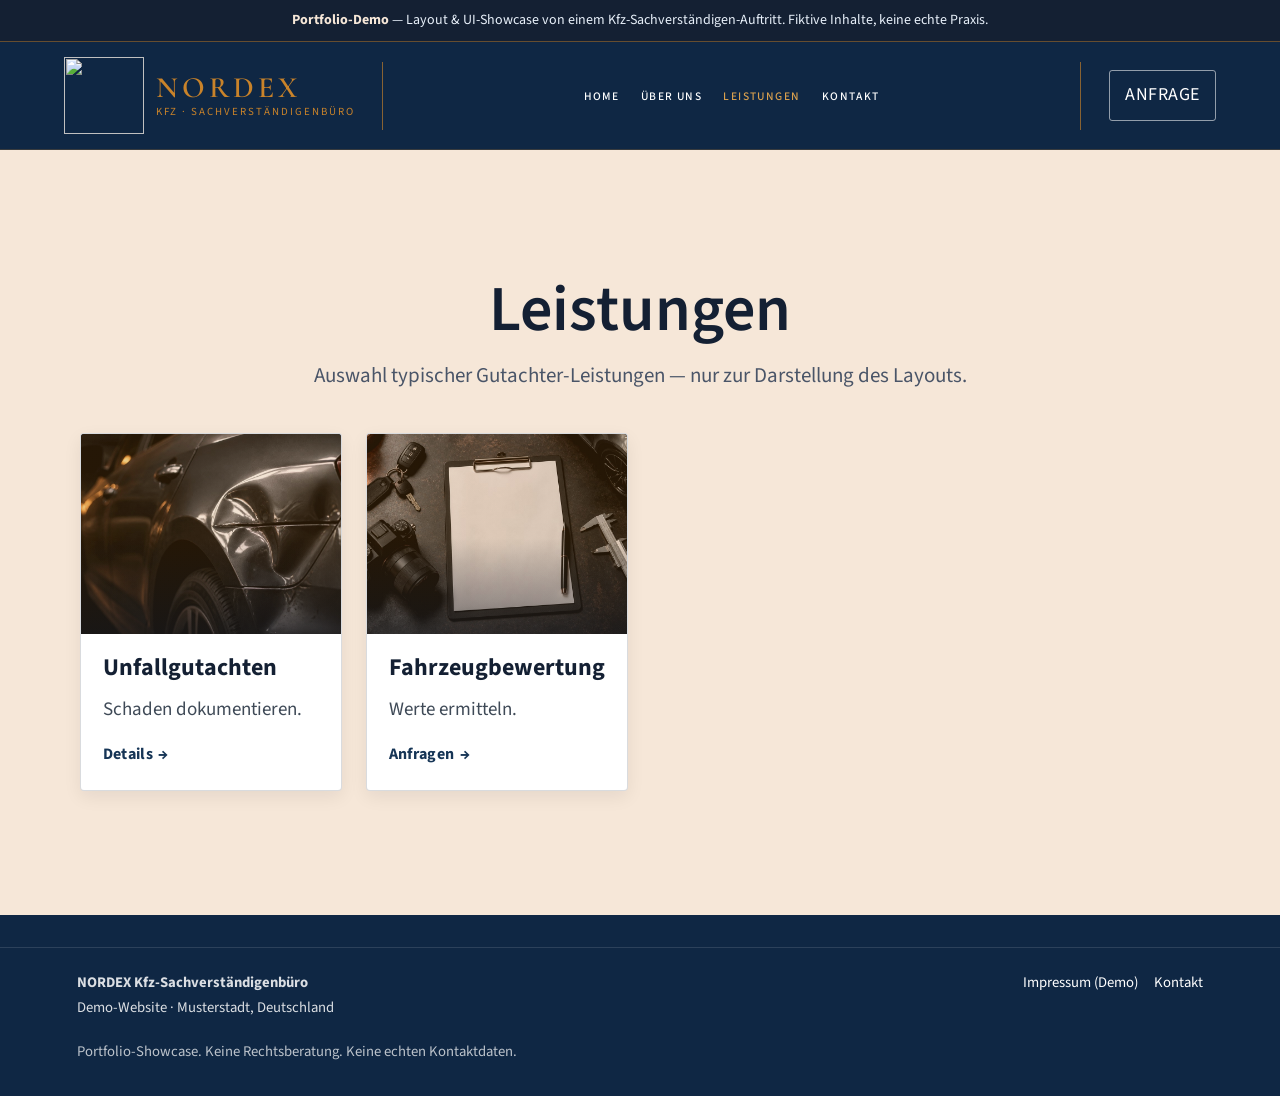
==== commit 7cf47301: "Remove developer name from demo banner and README." ====
--- a/leistungen/index.html
+++ b/leistungen/index.html
@@ -17,8 +17,7 @@
     
     <div class="portfolio-demo-banner" role="note">
       <strong>Portfolio-Demo</strong> — Layout &amp; UI-Showcase von einem Kfz-Sachverständigen-Auftritt.
-      Fiktive Inhalte, keine echte Praxis. Entwickelt von
-      <a href="https://github.com/Pauravi14" rel="noopener noreferrer">Pauravi Pardeshi</a>.
+      Fiktive Inhalte, keine echte Praxis.
     </div>
     <a class="skip" href="#main">Zum Hauptinhalt springen</a>
     <header class="header">
